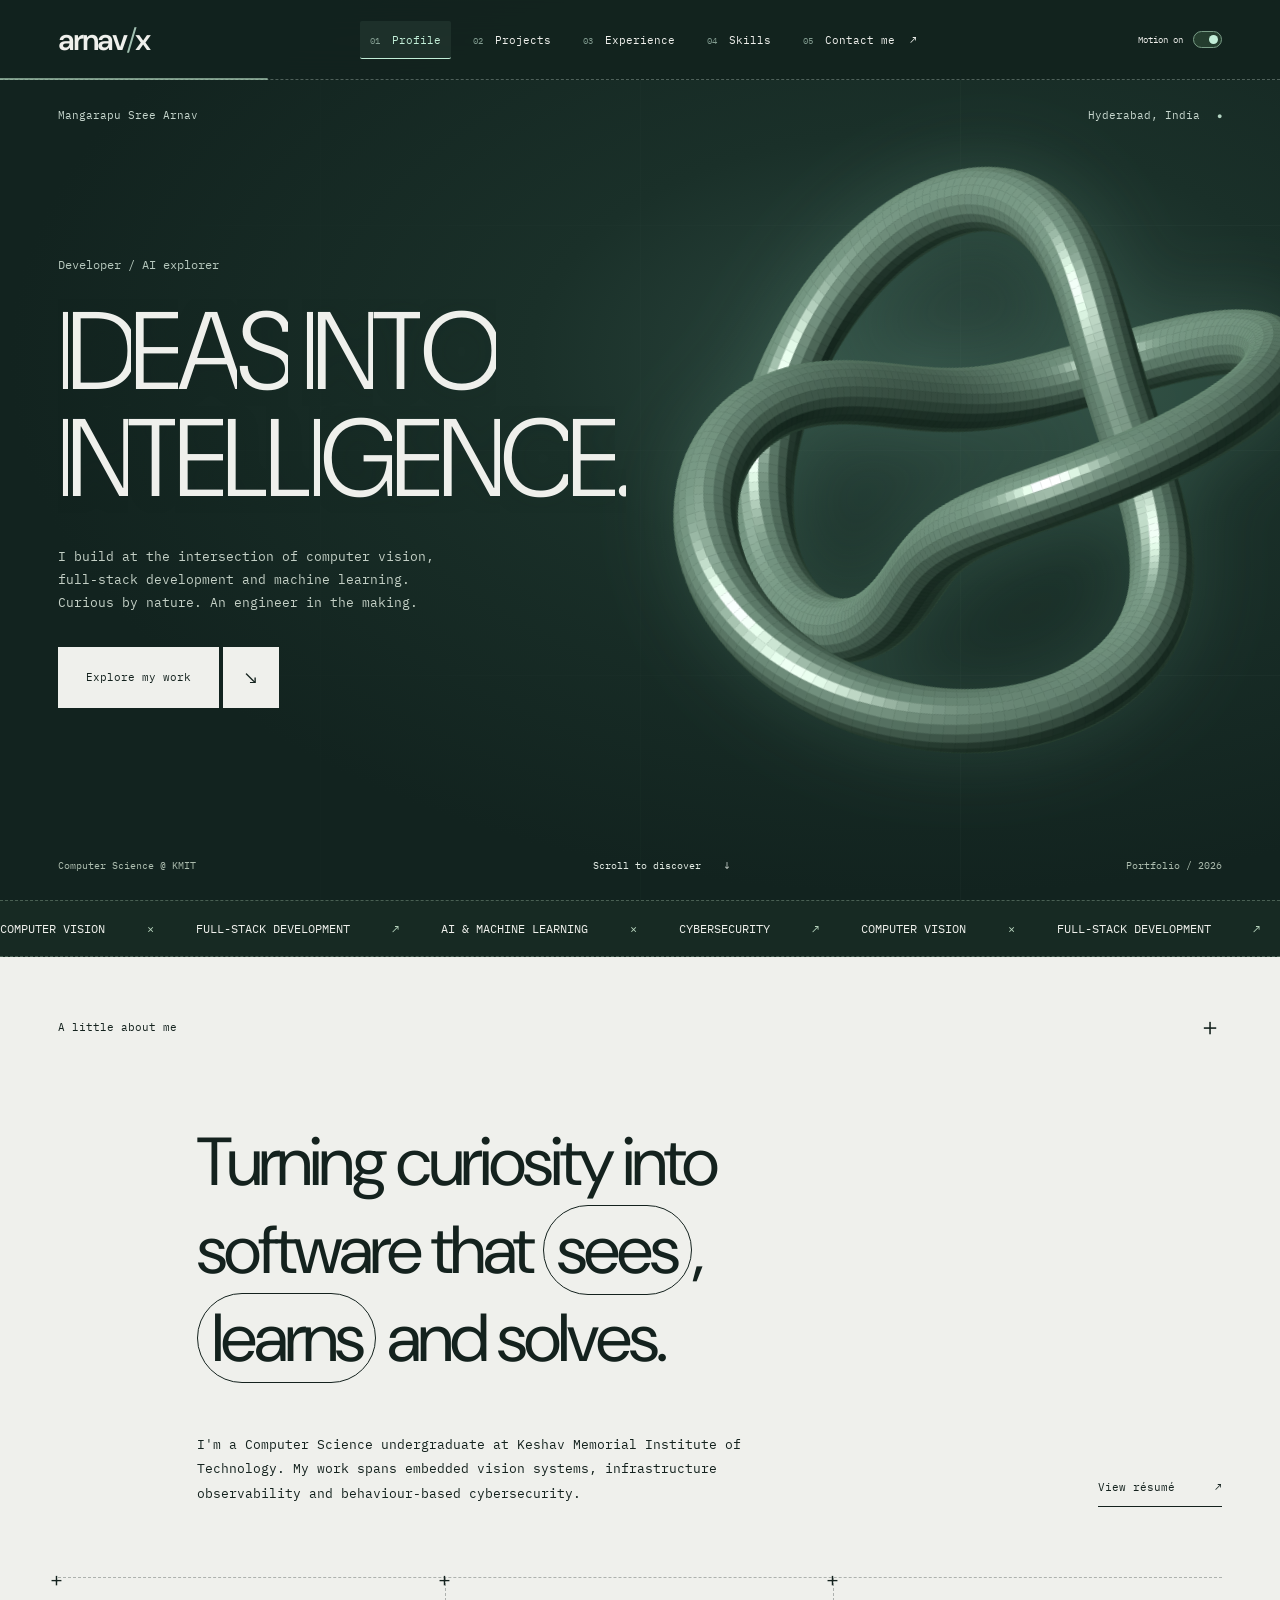
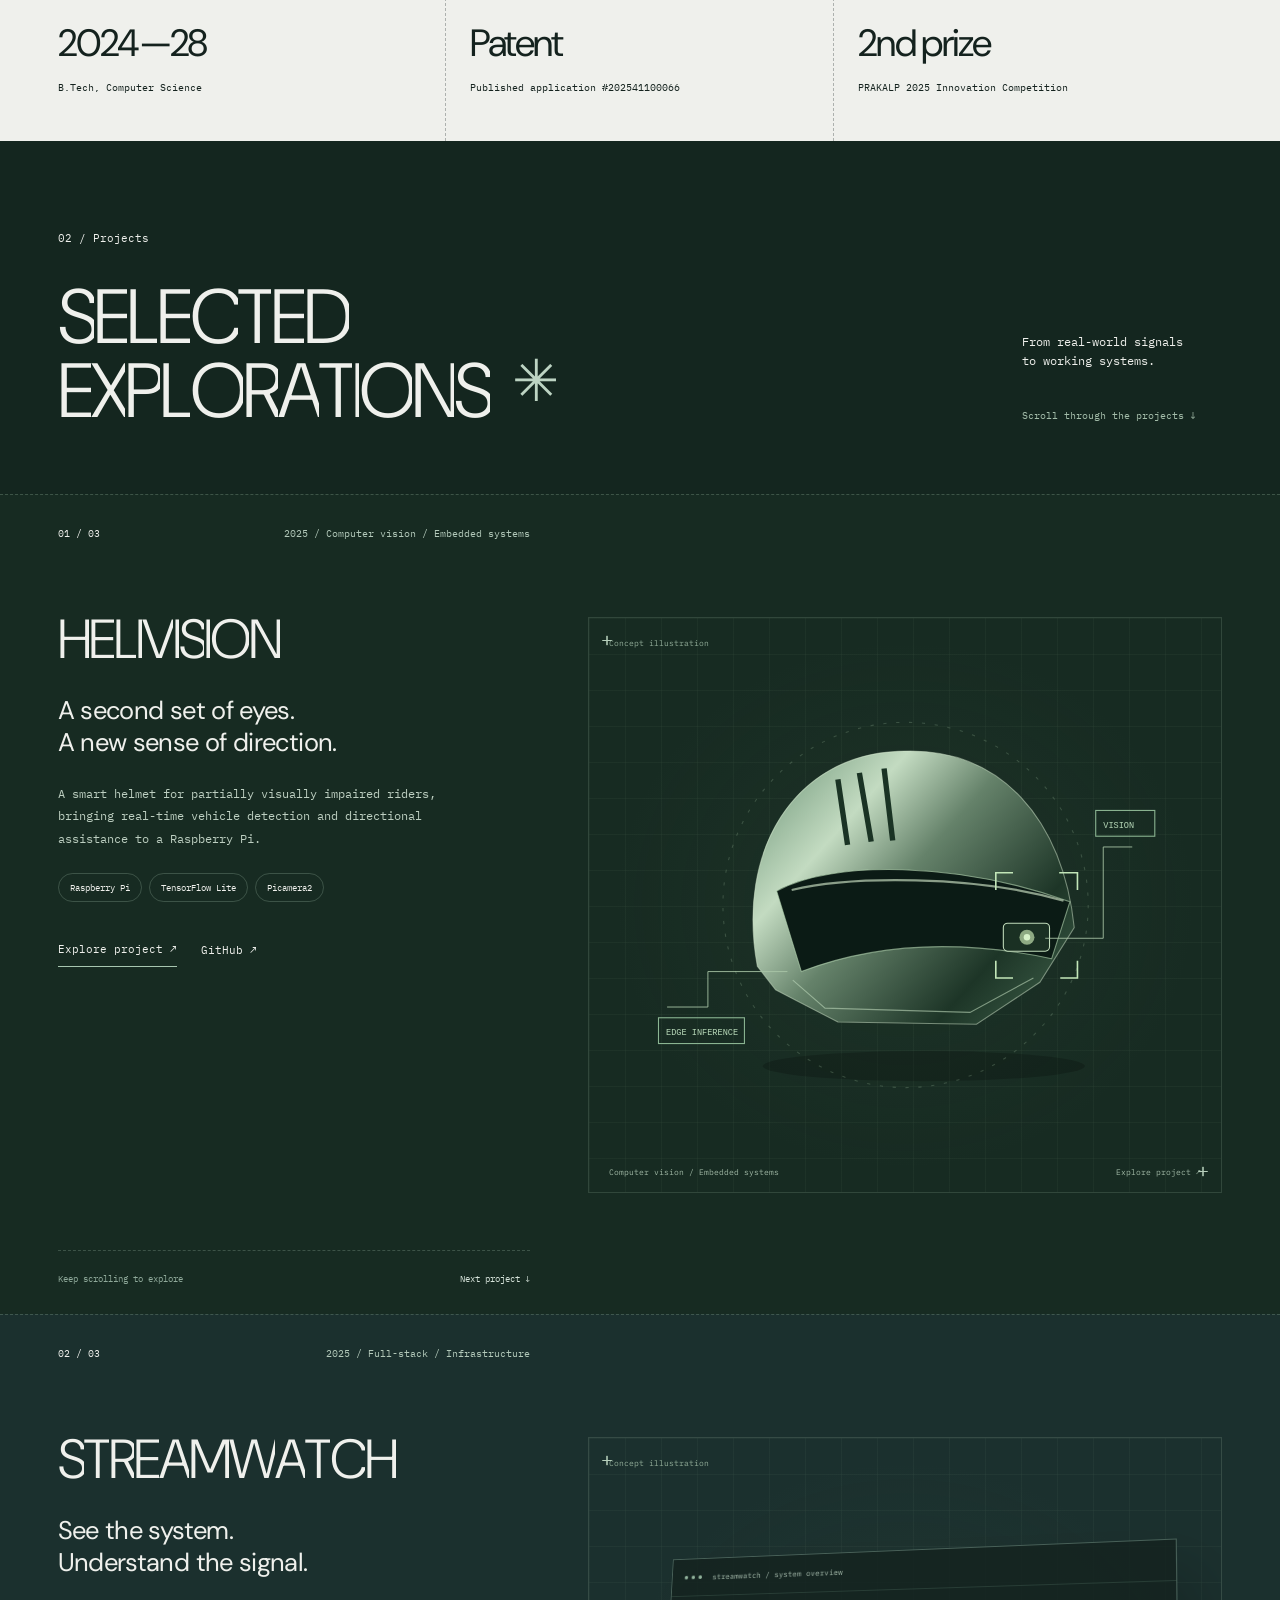
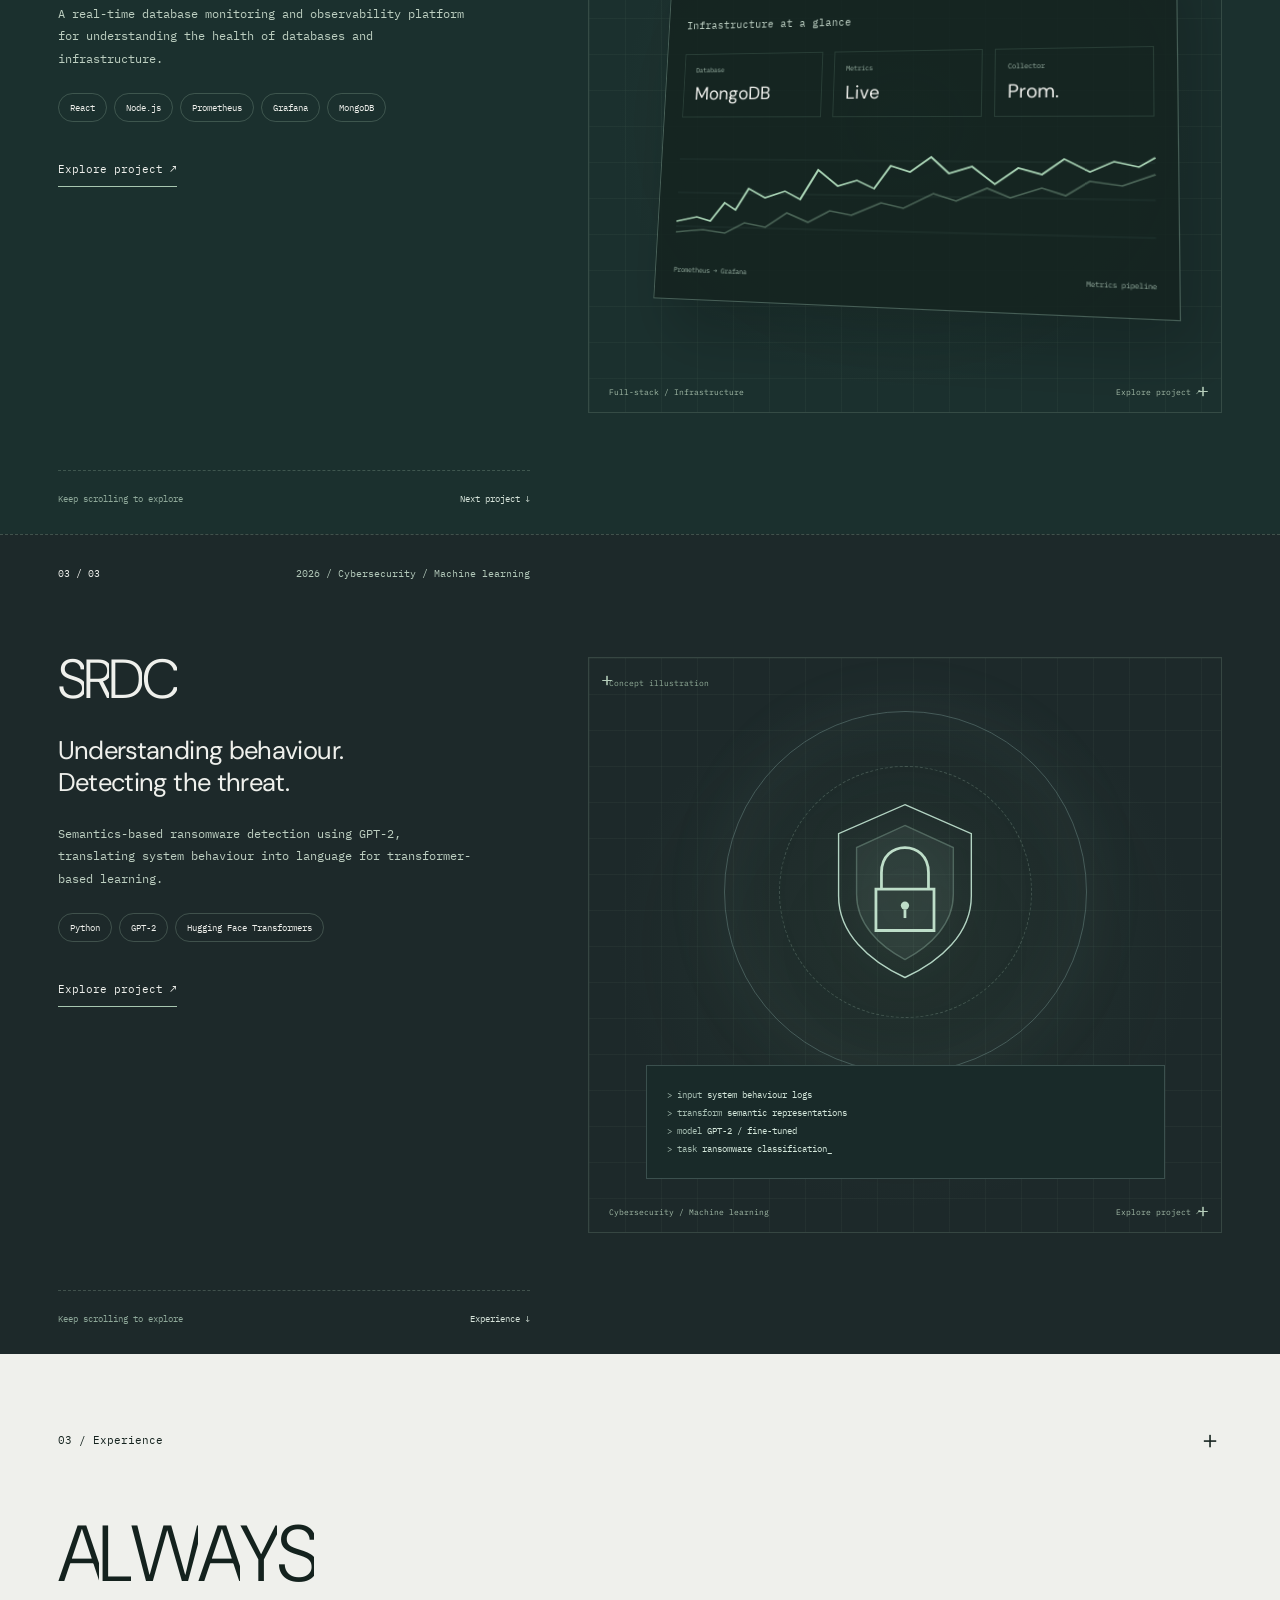
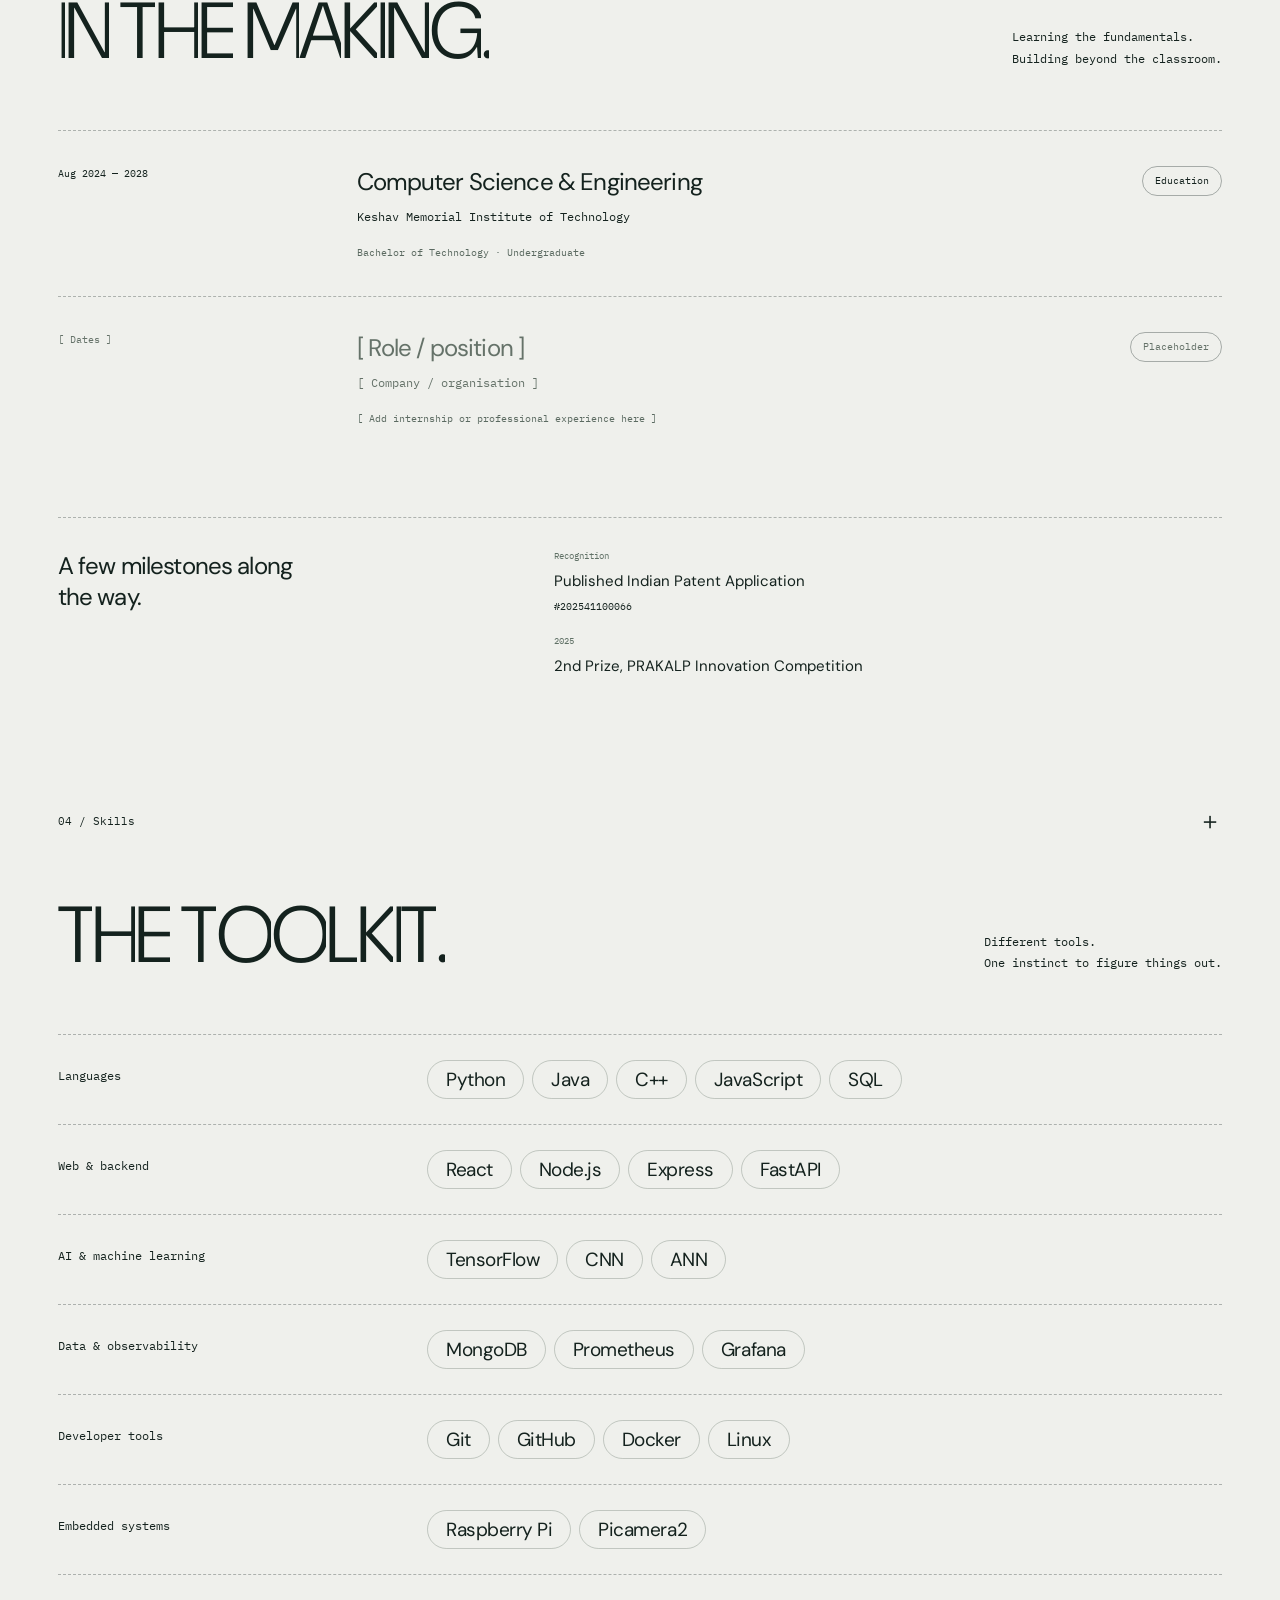
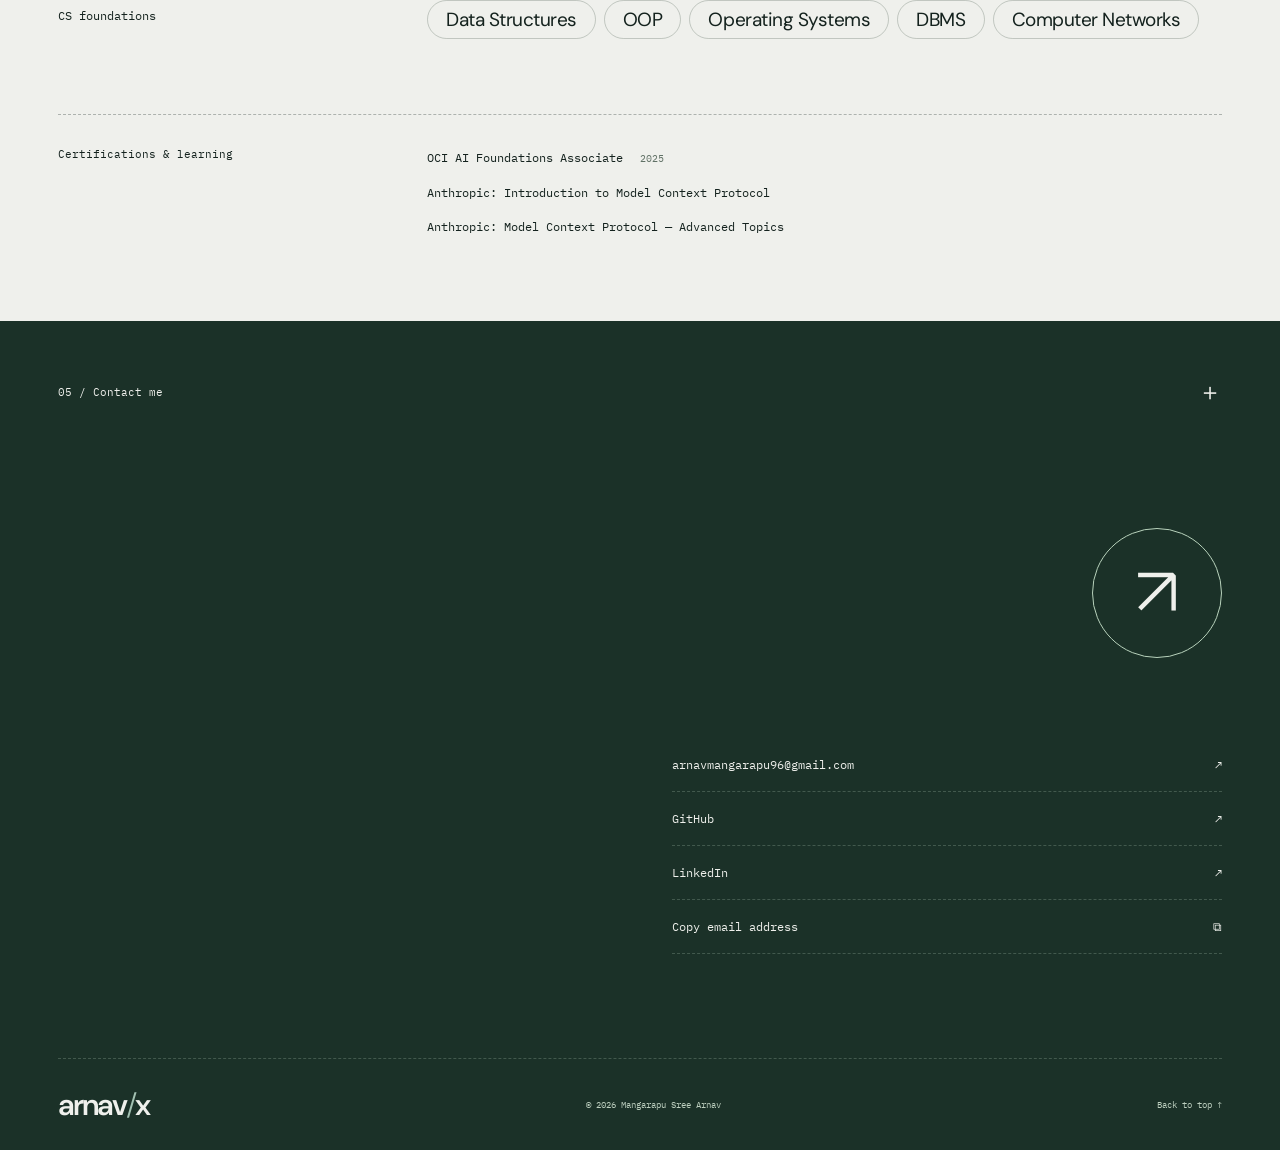
==== index.html @ af2f1c47 "Publish portfolio with animations and low-motion controls" ====
<!doctype html>
<html lang="en">
<head>
  <meta charset="UTF-8">
  <meta name="viewport" content="width=device-width, initial-scale=1">
  <meta name="theme-color" content="#12231f">
  <meta name="description" content="Mangarapu Sree Arnav — Computer Science undergraduate exploring computer vision, full-stack development, machine learning and cybersecurity.">
  <title>Sree Arnav — Developer & AI Explorer</title>
  <link rel="icon" href="favicon.svg" type="image/svg+xml">
  <link rel="stylesheet" href="lenis.css">
  <link rel="stylesheet" href="mouse-follower.min.css">
  <link rel="stylesheet" href="styles.css">
  <link rel="stylesheet" href="animations.css">
  <script>
    let savedMotion;
    try { savedMotion = localStorage.getItem('portfolio-motion'); } catch {}
    const motionAllowed = savedMotion !== 'off' && !matchMedia('(prefers-reduced-motion: reduce)').matches;
    document.documentElement.classList.toggle('motion-off', !motionAllowed);
    if (motionAllowed) {
      document.documentElement.classList.add('motion-pending');
      setTimeout(() => document.documentElement.classList.remove('motion-pending'), 3500);
    }
  </script>
  <script src="content.js" defer></script>
  <script src="app.js" defer></script>
  <script src="motion-controls.js" defer></script>
</head>
<body>
<a class="skip-link" href="#main">Skip to content</a>
<header class="site-header">
  <a href="#profile" class="wordmark" aria-label="Sree Arnav, back to profile">arnav<span>/</span>x</a>
  <nav aria-label="Main navigation" id="navigation">
    <a href="#profile" aria-current="location"><span>01</span> Profile</a>
    <a href="#projects"><span>02</span> Projects</a>
    <a href="#experience"><span>03</span> Experience</a>
    <a href="#skills"><span>04</span> Skills</a>
    <a href="#contact"><span>05</span> Contact me <i aria-hidden="true">↗</i></a>
  </nav>
  <button class="motion-toggle" id="motion-toggle" role="switch" aria-checked="true" aria-label="Animations" title="Turn off animations for a lighter experience"><span class="motion-label">Motion on</span><span class="motion-track" aria-hidden="true"><span></span></span></button>
  <button class="menu-toggle" aria-expanded="false" aria-controls="navigation" aria-label="Open menu"><span></span><span></span></button>
  <span class="sr-only" id="motion-status" role="status" aria-live="polite"></span>
</header>
<main id="main">
  <section class="hero" id="profile" aria-labelledby="hero-title">
    <div class="hero-grid" aria-hidden="true"></div>
    <div class="hero-art" aria-hidden="true"><img src="knot.svg" alt="" fetchpriority="high"></div>
    <div class="hero-top"><span>Mangarapu Sree Arnav</span><span>Hyderabad, India <span class="location-dot">●</span></span></div>
    <div class="hero-copy">
      <p class="hero-role">Developer / AI explorer</p>
      <h1 id="hero-title">IDEAS INTO<br>INTELLIGENCE.</h1>
      <p class="hero-description">I build at the intersection of computer vision,<br class="desktop-break"> full-stack development and machine learning.<br class="desktop-break"> Curious by nature. An engineer in the making.</p>
      <a class="split-button" href="#projects"><span>Explore my work</span><b aria-hidden="true">↘</b></a>
    </div>
    <div class="hero-bottom"><span>Computer Science @ KMIT</span><a href="#about">Scroll to discover <span aria-hidden="true">↓</span></a><span>Portfolio / 2026</span></div>
  </section>
  <div class="ticker" aria-label="Computer vision, full-stack development, AI and machine learning, cybersecurity"><div aria-hidden="true">COMPUTER VISION <span>×</span> FULL-STACK DEVELOPMENT <span>↗</span> AI & MACHINE LEARNING <span>×</span> CYBERSECURITY <span>↗</span> COMPUTER VISION <span>×</span> FULL-STACK DEVELOPMENT <span>↗</span> AI & MACHINE LEARNING <span>×</span> CYBERSECURITY <span>↗</span></div></div>
  <div id="about" class="about light-section">
    <div class="section-label"><span>A little about me</span><span aria-hidden="true">＋</span></div>
    <p class="about-statement">Turning curiosity into<br>software that <span class="outline-word">sees</span>,<br><span class="outline-word">learns</span> and solves.</p>
    <div class="about-bottom"><p>I'm a Computer Science undergraduate at Keshav Memorial Institute of Technology. My work spans embedded vision systems, infrastructure observability and behaviour-based cybersecurity.</p><a class="text-link" href="Mangarapu-Sree-Arnav-Resume.pdf" target="_blank" rel="noopener">View résumé <span aria-hidden="true">↗</span></a></div>
    <div class="milestones"><div><strong>2024—28</strong><span>B.Tech, Computer Science</span></div><div><strong>Patent</strong><span>Published application #202541100066</span></div><div><strong>2nd prize</strong><span>PRAKALP 2025 Innovation Competition</span></div></div>
  </div>
  <section id="projects" aria-labelledby="projects-title" class="projects">
    <div class="projects-heading"><div><p class="section-label">02 / Projects</p><h2 id="projects-title">SELECTED<br>EXPLORATIONS<span class="asterisk" aria-hidden="true">✳</span></h2></div><div class="projects-instruction"><p>From real-world signals<br>to working systems.</p><span>Scroll through the projects ↓</span></div></div>
    <div id="project-list"></div>
    <noscript><p class="noscript-note">Enable JavaScript to view the project showcase: Helivision, StreamWatch and SRDC. Full details are also in the <a href="Mangarapu-Sree-Arnav-Resume.pdf">résumé</a>.</p></noscript>
  </section>
  <section id="experience" class="experience light-section" aria-labelledby="experience-title">
    <div class="section-label"><span>03 / Experience</span><span aria-hidden="true">＋</span></div>
    <div class="section-opening"><h2 id="experience-title">ALWAYS<br>IN THE MAKING.</h2><p>Learning the fundamentals.<br>Building beyond the classroom.</p></div>
    <div class="timeline-row"><p class="timeline-date">Aug 2024 — 2028</p><div><h3>Computer Science & Engineering</h3><p>Keshav Memorial Institute of Technology</p><span class="small-note">Bachelor of Technology · Undergraduate</span></div><span class="timeline-type">Education</span></div>
    <div class="timeline-row placeholder-row"><p class="timeline-date">[ Dates ]</p><div><h3>[ Role / position ]</h3><p>[ Company / organisation ]</p><span class="small-note">[ Add internship or professional experience here ]</span></div><span class="timeline-type">Placeholder</span></div>
    <div class="recognition"><h3>A few milestones along the way.</h3><div><p><span>Recognition</span>Published Indian Patent Application <small>#202541100066</small></p><p><span>2025</span>2nd Prize, PRAKALP Innovation Competition</p></div></div>
  </section>
  <section id="skills" class="skills light-section" aria-labelledby="skills-title">
    <div class="section-label"><span>04 / Skills</span><span aria-hidden="true">＋</span></div>
    <div class="section-opening"><h2 id="skills-title">THE TOOLKIT.</h2><p>Different tools.<br>One instinct to figure things out.</p></div>
    <div id="skill-list" class="skill-list"></div>
    <div class="certifications"><p>Certifications & learning</p><ul><li>OCI AI Foundations Associate <span>2025</span></li><li>Anthropic: Introduction to Model Context Protocol</li><li>Anthropic: Model Context Protocol — Advanced Topics</li></ul></div>
  </section>
  <section id="contact" class="contact" aria-labelledby="contact-title">
    <div class="section-label"><span>05 / Contact me</span><span aria-hidden="true">＋</span></div>
    <div class="contact-heading"><h2 id="contact-title">LET'S BUILD<br>SOMETHING.</h2><a href="mailto:arnavmangarapu96@gmail.com" class="contact-arrow" aria-label="Email Arnav">↗</a></div>
    <div class="contact-bottom"><p>Have an idea, an opportunity,<br>or something interesting to share?<br>I'd love to hear about it.</p><div class="contact-links"><a href="mailto:arnavmangarapu96@gmail.com">arnavmangarapu96@gmail.com <span>↗</span></a><a href="https://github.com/Arnavmangarapu" target="_blank" rel="noopener">GitHub <span>↗</span></a><a href="https://www.linkedin.com/in/mangarapu-sree-arnav-612a98325/" target="_blank" rel="noopener">LinkedIn <span>↗</span></a><button id="copy-email">Copy email address <span aria-hidden="true">⧉</span></button><span class="copy-status" role="status" aria-live="polite"></span></div></div>
    <footer><a class="wordmark" href="#profile">arnav<span>/</span>x</a><span>© <span id="year">2026</span> Mangarapu Sree Arnav</span><a href="#profile">Back to top ↑</a></footer>
  </section>
</main>
<dialog id="project-dialog" data-lenis-prevent aria-labelledby="dialog-title"><div class="dialog-top"><span>Project notes</span><button id="close-dialog" aria-label="Close project details">✕</button></div><div id="dialog-content"></div></dialog>
</body>
</html>
---- lenis.css ----
html.lenis,
html.lenis body {
  height: auto;
}

.lenis:not(.lenis-autoToggle).lenis-stopped {
  overflow: clip;
}

.lenis [data-lenis-prevent],
.lenis [data-lenis-prevent-wheel],
.lenis [data-lenis-prevent-touch],
.lenis [data-lenis-prevent-vertical],
.lenis [data-lenis-prevent-horizontal] {
  overscroll-behavior: contain;
}

.lenis.lenis-smooth iframe {
  pointer-events: none;
}

.lenis.lenis-autoToggle {
  transition-property: overflow;
  transition-duration: 1ms;
  transition-behavior: allow-discrete;
}
---- mouse-follower.min.css ----
.mf-cursor{position:fixed;top:0;left:0;z-index:250;direction:ltr;contain:layout style size;pointer-events:none;transition:opacity .3s,color .4s}.mf-cursor:before{content:"";position:absolute;top:-24px;left:-24px;display:block;width:48px;height:48px;transform:scale(0.2);background:currentColor;border-radius:50%;transition:transform .25s ease-in-out,opacity .1s}.mf-cursor.-inverse{color:#fff}@supports(mix-blend-mode: exclusion){.mf-cursor.-exclusion{mix-blend-mode:exclusion}.mf-cursor.-exclusion:before{background:#fff}}.mf-cursor.-pointer:before{transform:scale(0.15)}.mf-cursor.-text:before{opacity:.85;transform:scale(1.7)}.mf-cursor.-text.-active:before{transform:scale(1.6);transition-duration:.2s}.mf-cursor.-icon:before{transform:scale(1.5)}.mf-cursor.-icon.-active:before{transform:scale(1.4)}.mf-cursor.-hidden:before{transform:scale(0)}.mf-cursor-text{position:absolute;top:-18px;left:-18px;width:36px;height:36px;display:flex;align-items:center;justify-content:center;transform:scale(0) rotate(10deg);opacity:0;color:#fff;font-size:16px;line-height:20px;text-align:center;transition:opacity .4s,transform .3s}.mf-cursor.-text .mf-cursor-text,.mf-cursor.-icon .mf-cursor-text{opacity:1;transform:scale(1)}.mf-cursor-icon{width:100%;height:100%;object-fit:contain}.mf-cursor-media{position:absolute;width:400px;height:400px;margin:-200px 0 0 -200px}.mf-cursor-media img,.mf-cursor-media video{position:absolute;top:50%;left:50%;transform:translate(-50%, -50%);border-radius:50%}@supports(object-fit: cover){.mf-cursor-media img,.mf-cursor-media video{position:static;width:100%;height:100%;object-fit:cover;transform:translateZ(0)}}.mf-cursor-media-box{position:relative;width:100%;height:100%;overflow:hidden;transform:scale(0) translateZ(0);padding:1px;opacity:0;border-radius:50%;transition:transform .35s,opacity .2s .2s}.mf-cursor.-media .mf-cursor-media-box{opacity:1;transform:scale(0.696);transition-duration:.4s,.4s;transition-delay:0s,0s}/*# sourceMappingURL=mouse-follower.min.css.map */
---- styles.css ----
@import url('https://fonts.googleapis.com/css2?family=DM+Sans:wght@300;400;450;500;600;700&family=IBM+Plex+Mono:wght@400;500&display=swap');
:root{--ink:#14221e;--dark:#12231f;--paper:#eff0ec;--muted:#a4b9b0;--line:rgba(20,34,30,.3);--mint:#d9eee3;--mono:'IBM Plex Mono',monospace;--sans:'DM Sans',Arial,sans-serif;--gutter:clamp(24px,4.5vw,88px);--header:80px}
*{box-sizing:border-box}html{scroll-behavior:smooth;scroll-padding-top:var(--header)}body{margin:0;color:var(--paper);background:var(--dark);font-family:var(--sans);font-weight:400}a{color:inherit;text-decoration:none}button{font:inherit;color:inherit;cursor:pointer}button,a{-webkit-tap-highlight-color:transparent}button{border:0}a:focus-visible,button:focus-visible{outline:2px solid #62ae94;outline-offset:6px}::selection{background:#93c5b0;color:#14221e}.skip-link{position:fixed;top:-100px;left:20px;padding:16px;background:var(--paper);color:var(--ink);z-index:100}.skip-link:focus{top:10px}h1,h2,h3,p{margin:0}h1,h2{font-weight:300;letter-spacing:-.065em;line-height:.97}p{line-height:1.6}.site-header{position:fixed;top:0;left:0;width:100%;z-index:30;height:var(--header);padding:0 var(--gutter);display:flex;align-items:center;justify-content:space-between;background:rgba(18,35,31,.9);backdrop-filter:blur(18px);border-bottom:1px dashed rgba(220,238,227,.3)}.wordmark{font-size:30px;letter-spacing:-2px;font-weight:600;white-space:nowrap}.wordmark span{font-weight:300;color:#a2c1b2}.site-header nav{display:flex;gap:clamp(18px,2.5vw,46px)}.site-header nav a{font:11px var(--mono);position:relative;padding:12px 0}.site-header nav a>span{color:#839d91;font-size:9px;margin-right:5px}.site-header nav a[aria-current]{color:#c2eed8}.site-header nav a[aria-current]:after{content:'';position:absolute;bottom:2px;left:0;width:18px;height:1px;background:#c2eed8}.site-header nav i{font-style:normal;margin-left:8px}.menu-toggle{display:none}.hero{min-height:820px;height:100svh;max-height:1200px;position:relative;isolation:isolate;overflow:hidden;padding:calc(var(--header) + 28px) var(--gutter) 0;background:radial-gradient(ellipse at 72% 40%,#2d4940 0%,#1a3029 30%,#12231f 70%)}.hero-grid{position:absolute;inset:0;z-index:-1;opacity:.14;background-image:linear-gradient(#a4b9b044 1px,transparent 1px),linear-gradient(90deg,#a4b9b044 1px,transparent 1px);background-size:25% 25%;mask-image:linear-gradient(90deg,transparent,#000)}.hero-top{display:flex;justify-content:space-between;font:11px var(--mono);color:#c6d6cd}.location-dot{color:#b3d4c2;font-size:9px;margin-left:10px}.hero-copy{position:relative;z-index:2;margin-top:clamp(100px,15vh,180px);max-width:1000px}.hero-role{font:12px var(--mono);color:#b6c8bd;margin-bottom:27px}.hero h1{font-size:clamp(60px,8.6vw,150px);letter-spacing:-.07em;text-shadow:0 1px 25px #12231f33}.hero-description{font:13px/1.8 var(--mono);color:#c4d0c6;margin-top:32px;max-width:480px}.split-button{display:inline-flex;margin-top:32px;background:var(--paper);color:var(--ink);font:11px var(--mono);align-items:stretch}.split-button span{padding:23px 28px}.split-button b{font-size:20px;font-weight:400;padding:17px 22px;border-left:4px solid var(--dark)}.split-button:hover{background:#d0e5d7}.hero-art{position:absolute;width:65%;height:95%;right:-9%;top:4%;z-index:0;filter:drop-shadow(0 0 38px #6eaa8b35);transform:rotate(-18deg)}.hero-art img{height:100%;width:100%;object-fit:contain}.hero-art:after{display:none;content:'';position:absolute;inset:0;background:linear-gradient(90deg,#12231f90,transparent 40%)}.hero-bottom{position:absolute;bottom:28px;left:var(--gutter);right:var(--gutter);display:flex;justify-content:space-between;align-items:center;font:10px var(--mono);color:#adbdaf}.hero-bottom a{color:#e3ebe4}.hero-bottom a span{margin-left:17px}.ticker{overflow:hidden;border-top:1px dashed #758f7e88;border-bottom:1px dashed #758f7e88;padding:20px 0;background:#172a23;font:12px var(--mono)}.ticker>div{white-space:nowrap;width:max-content;animation:ticker 45s linear infinite}.ticker span{margin:0 35px;color:#b9d6bf}.light-section{background:var(--paper);color:var(--ink);padding:70px var(--gutter)}.section-label{font:11px var(--mono);display:flex;justify-content:space-between;align-items:center}.section-label>span:last-child:not(:first-child){font:24px var(--sans);font-weight:300}.about{padding-top:54px;padding-bottom:0}.about-statement{font-size:clamp(35px,5.3vw,84px);letter-spacing:-.045em;line-height:1.3;max-width:1100px;margin:75px 0 50px 12%;font-weight:400}.outline-word{border:1px solid var(--ink);border-radius:100px;padding:0 .2em;white-space:nowrap}.about-bottom{margin-left:12%;display:flex;justify-content:space-between;gap:50px;align-items:flex-end;padding-bottom:70px}.about-bottom p{font:13px/1.9 var(--mono);max-width:580px}.text-link{display:flex;align-items:center;justify-content:space-between;gap:40px;white-space:nowrap;font:11px var(--mono);padding:12px 0;border-bottom:1px solid currentColor}.milestones{display:grid;grid-template-columns:repeat(3,1fr);border-top:1px dashed var(--line)}.milestones>div{padding:40px 24px 45px;border-right:1px dashed var(--line);position:relative}.milestones>div:first-child{padding-left:0}.milestones>div:last-child{border:0}.milestones>div:before{content:'+';position:absolute;top:-13px;left:-7px;font-size:22px;font-weight:300}.milestones strong{display:block;font-size:38px;letter-spacing:-.045em;font-weight:400}.milestones span{display:block;font:10px/1.6 var(--mono);margin-top:12px;max-width:220px}.projects{background:#14261f}.projects-heading{padding:90px var(--gutter) 65px;display:flex;justify-content:space-between;align-items:flex-end;gap:30px}.projects-heading h2{font-size:clamp(40px,6vw,92px);margin-top:35px;position:relative}.asterisk{display:inline-block;font-size:.75em;vertical-align:top;margin-left:22px;color:#bdd4c3}.projects-instruction{font:12px/1.7 var(--mono);min-width:200px;padding-bottom:5px}.projects-instruction>span{display:block;font-size:10px;color:#a3bca9;margin-top:36px}.project{position:sticky;top:var(--header);min-height:calc(100svh - var(--header));background:var(--project-bg);border-top:1px dashed #809b885c;padding:32px var(--gutter) 30px;display:grid;grid-template-columns:43% 57%;column-gap:0;overflow:hidden}.project:nth-child(1){--project-bg:#172b22}.project:nth-child(2){--project-bg:#1b302e}.project:nth-child(3n){--project-bg:#1d292a}.project:nth-child(n+4){--project-bg:#172b22}.project-content{display:flex;flex-direction:column;align-items:flex-start;position:relative;z-index:2;padding-right:28px}.project-meta{display:flex;justify-content:space-between;width:100%;font:10px var(--mono);color:#b2c8b9}.project-count{color:#eff0ec}.project h3{font-size:clamp(34px,4.3vw,76px);letter-spacing:-.055em;font-weight:300;line-height:1;margin-top:clamp(50px,11vh,130px)}.project-headline{white-space:pre-line;font-size:clamp(18px,2vw,30px);font-weight:400;line-height:1.25;letter-spacing:-.025em;margin-top:28px}.project-description{font:12px/1.9 var(--mono);max-width:420px;margin-top:24px;color:#bdcfc1}.project-tags{display:flex;flex-wrap:wrap;gap:7px;margin-top:22px}.project-tags span{font:9px var(--mono);border:1px solid #8dab984f;padding:8px 11px;border-radius:30px}.project-actions{display:flex;gap:24px;align-items:center;margin:30px 0 28px}.project-actions button{background:none;border-bottom:1px solid #a7c6b0;padding:10px 0;font:11px var(--mono)}.project-actions a{font:11px var(--mono)}.project-foot{font:9px var(--mono);color:#8fa99a;margin-top:auto;padding-top:22px;width:100%;border-top:1px dashed #8dab984f}.project-foot a{color:#d6e3da;float:right}.project-art{min-height:430px;position:relative;display:flex;align-items:center;justify-content:center;padding:30px 0 30px 30px}.visual-frame{width:100%;aspect-ratio:1.1;position:relative;border:1px solid #9cb7a033;display:flex;align-items:center;justify-content:center;overflow:hidden;background:radial-gradient(ellipse at center,#415e4125,transparent 65%);background-size:100% 100%}.visual-frame:before,.visual-frame:after{content:'+';font:20px var(--mono);color:#b7cfbc;position:absolute;z-index:2}.visual-frame:before{left:12px;top:8px}.visual-frame:after{right:12px;bottom:8px}.visual-caption{position:absolute;bottom:15px;left:20px;right:20px;display:flex;justify-content:space-between;font:8px var(--mono);color:#a1b9a6}.visual-grid{position:absolute;inset:0;background-image:linear-gradient(#9aba9b0d 1px,transparent 1px),linear-gradient(90deg,#9aba9b0d 1px,transparent 1px);background-size:36px 36px}.vision-svg{width:85%;height:auto;position:relative}.illustration-label{position:absolute;top:20px;left:20px;color:#92ad99;font:8px var(--mono)}.custom-project-image{width:100%;height:100%;object-fit:cover;position:absolute;inset:0}.monitor-art{width:83%;background:#13221ecf;border:1px solid #89ab9b70;box-shadow:20px 30px 60px #0003;transform:perspective(900px) rotateY(-12deg) rotateX(7deg);position:relative}.monitor-toolbar{display:flex;padding:15px 14px;gap:4px;border-bottom:1px solid #759b8833;font:8px var(--mono)}.monitor-toolbar i{width:4px;height:4px;background:#91b39c;border-radius:50%;align-self:center}.monitor-toolbar span{margin-left:8px;color:#abc1b1}.monitor-body{padding:25px 20px}.monitor-title{font:11px var(--mono);color:#bed1c4}.monitor-stats{display:grid;grid-template-columns:repeat(3,1fr);gap:12px;margin:24px 0}.monitor-stats div{padding:12px;border:1px solid #759b8833}.monitor-stats span{font:7px var(--mono);color:#9cb4a6;display:block}.monitor-stats b{font:19px var(--sans);display:block;margin-top:8px}.monitor-chart{width:100%;height:110px}.monitor-chart path{fill:none;stroke:#a9d4b5;stroke-width:1.5}.monitor-chart line{stroke:#759b8822}.monitor-bottom{font:7px var(--mono);color:#9cb4a6;display:flex;justify-content:space-between;margin-top:15px}.security-art{width:82%;position:relative}.security-orbit{width:70%;margin:0 auto;aspect-ratio:1;border:1px solid #83a6a066;border-radius:50%;position:relative;display:grid;place-items:center;box-shadow:0 0 80px #acd9bc0d,inset 0 0 80px #acd9bc0d}.security-orbit:before{content:'';position:absolute;inset:15%;border:1px dashed #a5c0b244;border-radius:50%}.security-orbit svg{width:46%;filter:drop-shadow(0 0 20px #bddac033)}.security-terminal{border:1px solid #8baaa34d;background:#192a29;margin-top:-8px;padding:20px;position:relative;font:9px/2 var(--mono);color:#a9c0b4}.security-terminal b{color:#d5e8dc;font-weight:400}.security-terminal .terminal-line{display:block;white-space:nowrap}.section-opening{display:flex;align-items:flex-end;justify-content:space-between;gap:30px;margin:60px 0}.section-opening h2{font-size:clamp(42px,6.2vw,98px)}.section-opening>p{font:12px/1.8 var(--mono);max-width:300px}.timeline-row{padding:35px 0;border-top:1px dashed var(--line);display:grid;grid-template-columns:24% 1fr auto;gap:20px}.timeline-date,.timeline-type{font:10px/1.6 var(--mono)}.timeline-row h3{font-size:24px;font-weight:400;letter-spacing:-.035em;margin-bottom:10px}.timeline-row div>p{font:12px/1.6 var(--mono);margin-bottom:14px}.small-note{font:10px/1.7 var(--mono);color:#5b6a61}.timeline-type{padding:6px 12px;border:1px solid #14221e55;border-radius:30px;align-self:start}.placeholder-row{color:#657269}.recognition{margin-top:55px;padding-top:32px;border-top:1px dashed var(--line);display:grid;grid-template-columns:40% 60%;gap:30px}.recognition h3{font-size:24px;letter-spacing:-.035em;font-weight:400;max-width:260px}.recognition p{font-size:15px;margin-bottom:22px}.recognition p>span{display:block;font:9px var(--mono);color:#607166;margin-bottom:8px}.recognition small{display:block;font:10px var(--mono);margin-top:7px}.skills{padding-top:35px}.skill-row{display:grid;grid-template-columns:30% 1fr;padding:25px 0;border-top:1px dashed var(--line);gap:20px;align-items:start}.skill-row h3{font:12px var(--mono);padding-top:8px}.skill-tags{display:flex;flex-wrap:wrap;gap:8px}.skill-tags span{font-size:19px;border:1px solid #6f7d725c;border-radius:30px;padding:6px 18px;font-weight:400;letter-spacing:-.025em}.certifications{margin-top:50px;border-top:1px dashed var(--line);padding-top:32px;display:grid;grid-template-columns:30% 1fr;gap:20px}.certifications>p{font:11px var(--mono)}.certifications ul{list-style:none;padding:0;margin:0;font:12px/1.9 var(--mono)}.certifications li{margin-bottom:12px}.certifications li span{font-size:10px;margin-left:10px;color:#607166}.contact{padding:55px var(--gutter) 0;background:#1b3128}.contact-heading{display:flex;justify-content:space-between;align-items:center;margin:85px 0 65px}.contact h2{font-size:clamp(56px,8vw,128px)}.contact-arrow{display:grid;place-items:center;width:130px;aspect-ratio:1;border:1px solid #b8d2bc;border-radius:50%;font-size:70px;font-weight:300;flex-shrink:0}.contact-arrow:hover{background:#c9dfcf;color:#1b3128}.contact-bottom{display:grid;grid-template-columns:1fr 1fr;gap:60px;padding:0 0 80px}.contact-bottom>p{font:13px/1.9 var(--mono);color:#b6cdbc}.contact-links{max-width:550px;width:100%;justify-self:end}.contact-links a,.contact-links button{font:12px var(--mono);display:flex;align-items:center;justify-content:space-between;gap:20px;border-bottom:1px dashed #adc6b444;padding:19px 0;width:100%;background:none;text-align:left;overflow-wrap:anywhere}.contact-links a:first-child{padding-top:0}.copy-status{font:10px var(--mono);display:block;min-height:24px;padding-top:10px;color:#b6cdbc}footer{display:flex;align-items:center;justify-content:space-between;gap:20px;padding:26px 0;border-top:1px dashed #adc6b444}footer>span,footer>a:last-child{font:9px var(--mono);color:#bdcfbf}dialog{background:var(--paper);color:var(--ink);border:0;padding:30px;max-width:640px;width:calc(100% - 36px);max-height:85svh;overflow:auto}dialog::backdrop{background:#071710c9;backdrop-filter:blur(7px)}.dialog-top{display:flex;justify-content:space-between;align-items:center;font:11px var(--mono);padding-bottom:25px;border-bottom:1px dashed #14221e55}.dialog-top button{color:var(--ink);background:transparent;font-size:24px;padding:8px}dialog h2{font-size:clamp(34px,6vw,58px);margin:28px 0 15px;overflow-wrap:anywhere}dialog .dialog-category{font:10px var(--mono);margin-bottom:28px}dialog ul{padding-left:18px;font:12px/1.9 var(--mono)}dialog li{padding-left:6px;margin-bottom:18px}.dialog-links{font:11px/1.8 var(--mono);display:flex;flex-wrap:wrap;gap:15px;margin-top:25px}.dialog-links a{border-bottom:1px solid}.placeholder-link{color:#5b6a61}.noscript-note{padding:50px var(--gutter);font:14px/1.7 var(--mono)}@keyframes ticker{to{transform:translateX(-50%)}}
@media(min-width:1600px){.hero-copy{margin-top:15vh}.project-content{padding-right:60px}}
@media(max-width:1000px){:root{--header:68px;--gutter:28px}.site-header nav{gap:20px}.site-header nav a{font-size:10px}.site-header nav a>span{display:none}.hero{min-height:780px}.hero-copy{margin-top:140px}.hero h1{font-size:clamp(58px,10.5vw,100px)}.hero-art{width:100%;right:-38%;top:2%;opacity:.8}.hero-description{font-size:12px}.project{grid-template-columns:48% 52%}.project h3{font-size:clamp(32px,4.8vw,60px)}.project-headline{font-size:21px}.project-description{font-size:11px}.project-art{padding-left:10px}.monitor-stats{gap:6px}.monitor-stats div{padding:8px}.monitor-body{padding:18px 10px}.monitor-title{font-size:9px}.visual-frame{aspect-ratio:.85}.security-terminal{padding:13px;font-size:7px}.milestones strong{font-size:32px}.contact-links a,.contact-links button{font-size:10px}.contact-arrow{width:100px;font-size:55px}.about-bottom{margin-left:0}.about-statement{margin-left:0}.recognition{grid-template-columns:36% 1fr}}
@media(max-width:640px){:root{--gutter:22px;--header:64px}.wordmark{font-size:27px}.menu-toggle{display:flex;flex-direction:column;justify-content:center;gap:6px;width:40px;height:40px;background:none;padding:10px}.menu-toggle span{height:1px;width:21px;background:var(--paper);transition:transform .2s}.menu-toggle[aria-expanded=true] span:first-child{transform:translateY(3.5px) rotate(45deg)}.menu-toggle[aria-expanded=true] span:last-child{transform:translateY(-3.5px) rotate(-45deg)}.site-header nav{display:none;position:absolute;left:0;right:0;top:var(--header);padding:25px var(--gutter) 40px;background:var(--dark);border-bottom:1px dashed #7b9584;flex-direction:column;gap:6px}.site-header nav.is-open{display:flex}.site-header nav a{font-size:18px;padding:15px 0}.site-header nav a>span{display:inline;font-size:10px;margin-right:25px}.hero{height:calc(100svh + 30px);min-height:770px;padding-top:calc(var(--header) + 24px);max-height:1000px}.hero-top{font-size:9px;gap:20px}.hero-top>span:last-child{font-size:8px}.location-dot{margin-left:4px;font-size:7px}.hero-copy{margin-top:210px}.hero-role{font-size:10px;margin-bottom:22px}.hero h1{font-size:clamp(38px,10.5vw,67px);letter-spacing:-.065em}.hero-description{font-size:10px;line-height:1.9;margin-top:26px;max-width:330px}.hero-art{width:105%;height:430px;top:80px;right:-22%;opacity:.8;transform:rotate(-25deg)}.hero-art:after{background:linear-gradient(0deg,#12231f50,transparent 50%)}.hero-bottom{font-size:8px;bottom:27px}.hero-bottom>span:first-child{max-width:95px;line-height:1.6}.hero-bottom>span:last-child{display:none}.split-button{margin-top:25px;font-size:10px}.split-button span{padding:18px 23px}.split-button b{padding:11px 18px}.ticker{font-size:10px;padding:15px 0}.ticker span{margin:0 20px}.light-section{padding-top:40px;padding-bottom:50px}.section-label{font-size:10px}.about{padding-bottom:0}.about-statement{font-size:clamp(28px,7.1vw,43px);margin:50px 0 35px;line-height:1.4}.about-bottom{display:block;padding-bottom:45px}.about-bottom p{font-size:11px;line-height:1.9}.about-bottom .text-link{margin-top:20px;width:max-content}.milestones{grid-template-columns:1fr}.milestones>div{padding:25px 0;border-right:0;border-bottom:1px dashed var(--line);display:flex;justify-content:space-between;gap:25px;align-items:center}.milestones>div:last-child{padding-bottom:35px}.milestones strong{font-size:28px;white-space:nowrap}.milestones span{font-size:9px;max-width:160px;margin-top:0}.projects-heading{padding-top:55px;padding-bottom:35px;display:block}.projects-heading h2{font-size:39px;margin-top:28px}.asterisk{margin-left:10px}.projects-instruction{display:flex;justify-content:space-between;align-items:flex-end;margin-top:25px;font-size:10px;gap:20px}.projects-instruction>span{font-size:8px;margin-top:0}.project{position:relative;top:auto;min-height:0;display:flex;flex-direction:column;padding-top:25px;padding-bottom:25px}.project-content{padding-right:0}.project-meta{font-size:8px}.project h3{font-size:clamp(33px,9vw,52px);margin-top:42px}.project-headline{font-size:24px;margin-top:20px}.project-description{font-size:11px;margin-top:18px}.project-tags{margin-top:17px}.project-tags span{font-size:8px}.project-actions{margin:17px 0}.project-foot{font-size:8px;margin-top:5px;order:10}.project-art{min-height:0;width:100%;padding:20px 0 10px}.visual-frame{aspect-ratio:1.1}.visual-caption{font-size:7px}.monitor-title{font-size:11px}.monitor-body{padding:20px}.monitor-stats{gap:10px}.monitor-stats div{padding:12px}.monitor-chart{height:90px}.security-terminal{font-size:9px;padding:16px}.section-opening{display:block;margin:40px 0}.section-opening h2{font-size:46px}.section-opening>p{font-size:11px;margin-top:25px}.timeline-row{grid-template-columns:1fr auto;padding:25px 0;gap:15px}.timeline-row .timeline-date{grid-column:1}.timeline-row>div{grid-column:1/-1;grid-row:2}.timeline-type{grid-column:2;grid-row:1;font-size:8px}.timeline-row h3{font-size:22px}.timeline-row div>p{font-size:11px}.recognition{display:block;margin-top:30px}.recognition h3{font-size:25px;max-width:250px;margin-bottom:30px}.recognition p{font-size:14px}.skills{padding-top:10px}.skill-row{grid-template-columns:1fr;padding:22px 0;gap:15px}.skill-row h3{font-size:11px;padding-top:0}.skill-tags{gap:6px}.skill-tags span{font-size:17px;padding:5px 14px}.certifications{grid-template-columns:1fr;margin-top:30px;gap:20px}.certifications ul{font-size:11px}.contact{padding-top:38px}.contact-heading{margin:50px 0 40px;align-items:flex-end;gap:10px}.contact h2{font-size:clamp(34px,9.3vw,56px)}.contact-arrow{width:58px;font-size:33px;margin-bottom:3px}.contact-bottom{grid-template-columns:1fr;gap:35px;padding-bottom:35px}.contact-bottom>p{font-size:11px}.contact-links a,.contact-links button{font-size:11px}.contact-links{max-width:none}footer{flex-wrap:wrap;gap:20px}footer .wordmark{width:100%}footer>span{font-size:8px}footer>a:last-child{font-size:8px}dialog{padding:22px}dialog ul{font-size:11px}.desktop-break{display:none}}
@media(prefers-reduced-motion:reduce){html{scroll-behavior:auto}*,*:before,*:after{animation:none!important;transition:none!important}.project{position:relative;top:auto}}

@media(min-width:641px){.project-art{min-height:0}.visual-frame{max-height:calc(100svh - var(--header) - 80px)}.project h3{margin-top:clamp(40px,8vh,110px)}}
---- animations.css ----
/* Presentation overrides for the bundled GSAP, Lenis and Cuberto components. */
.motion-pending .hero-copy,.motion-pending .hero-art,.motion-pending .hero-top,.motion-pending .hero-bottom{visibility:hidden}
.motion-enhanced{scroll-behavior:auto}
.sr-only{position:absolute;width:1px;height:1px;padding:0;margin:-1px;overflow:hidden;clip:rect(0,0,0,0);white-space:nowrap;border:0}
.motion-toggle{display:flex;align-items:center;gap:10px;background:none;padding:12px 0;font:9px var(--mono);white-space:nowrap}
.motion-toggle:disabled{opacity:.7;cursor:default}
.motion-track{width:29px;height:17px;border:1px solid #799c86;border-radius:20px;padding:3px;display:block;background:#243d2e}
.motion-track>span{display:block;width:9px;height:9px;border-radius:50%;background:#c2eed8;transform:translateX(12px);transition:transform .2s}
.motion-toggle[aria-checked=false] .motion-track{background:transparent;border-color:#a4b9b055}
.motion-toggle[aria-checked=false] .motion-track>span{transform:translateX(0);background:#91a599}
.motion-off{scroll-behavior:auto!important}
.motion-off *,.motion-off *:before,.motion-off *:after{animation:none!important;transition:none!important}
.motion-off .site-header{backdrop-filter:none;background:#12231f}
.motion-off dialog::backdrop{backdrop-filter:none}
.motion-off .hero-art{filter:none}
.motion-off .nav-indicator,.motion-off .header-progress,.motion-off .mf-cursor{display:none}
.site-header nav{position:relative;isolation:isolate}
.site-header nav a{z-index:1}
.motion-enhanced .site-header nav a[aria-current]:after{display:none}
.nav-indicator{position:absolute;top:0;left:0;pointer-events:none;z-index:0;background:rgba(189,225,204,.075);border-bottom:1px solid #c2eed8;border-radius:2px;will-change:transform,width;opacity:0}
.header-progress{position:absolute;bottom:-1px;left:0;height:2px;width:100%;background:#b1d6be;transform:scaleX(0);transform-origin:0 50%;pointer-events:none;opacity:.65}
.site-header nav a,.text-link,.contact-links a,.project-actions a{transition:color .2s}
.site-header nav a:hover,.contact-links a:hover,.project-actions a:hover{color:#c5edd6}
.light-section .text-link:hover{color:#3b7056}
.project-art-open{position:absolute;inset:0;background:transparent;z-index:3;width:100%;height:100%;border:0;padding:0}
.project-art-open:focus-visible{outline-offset:-6px}
.visual-frame{transition:border-color .3s}
.visual-frame:has(.project-art-open:hover),.visual-frame:has(.project-art-open:focus-visible){border-color:#a4cfad}
.visual-caption{z-index:2;pointer-events:none}
.split-word{white-space:nowrap}
.mf-cursor{color:#d9eee3;z-index:100;mix-blend-mode:difference}
.mf-cursor:before{top:-30px;left:-30px;width:60px;height:60px;transform:scale(.1)}
.mf-cursor.-pointer:before{transform:scale(.55)}
.mf-cursor.-active:before{transform:scale(.35)}
.mf-cursor.-text{mix-blend-mode:normal}
.mf-cursor.-text:before{transform:scale(1.15);opacity:.95}
.mf-cursor.-text.-active:before{transform:scale(1.05)}
.mf-cursor.-hidden:before{transform:scale(0)}
.mf-cursor-text{color:#14221e;font:10px var(--mono)}
html:not(.cursor-ready) .mf-cursor,.dialog-open .mf-cursor{opacity:0!important}
@media(hover:hover) and (pointer:fine){
  .cursor-ready:not(.dialog-open),.cursor-ready:not(.dialog-open) a,.cursor-ready:not(.dialog-open) button{cursor:none}
}
@media(max-width:640px){
  .motion-toggle{margin-left:auto;margin-right:18px;font-size:9px;gap:7px}
  .site-header nav{position:absolute}
  .nav-indicator{border-bottom:0;border-left:2px solid #c2eed8;background:rgba(189,225,204,.06)}
}
@media(prefers-reduced-motion:reduce){
  .motion-pending .hero-copy,.motion-pending .hero-art,.motion-pending .hero-top,.motion-pending .hero-bottom{visibility:visible}
  .mf-cursor{display:none!important}
  .cursor-ready,.cursor-ready a,.cursor-ready button{cursor:auto!important}
}
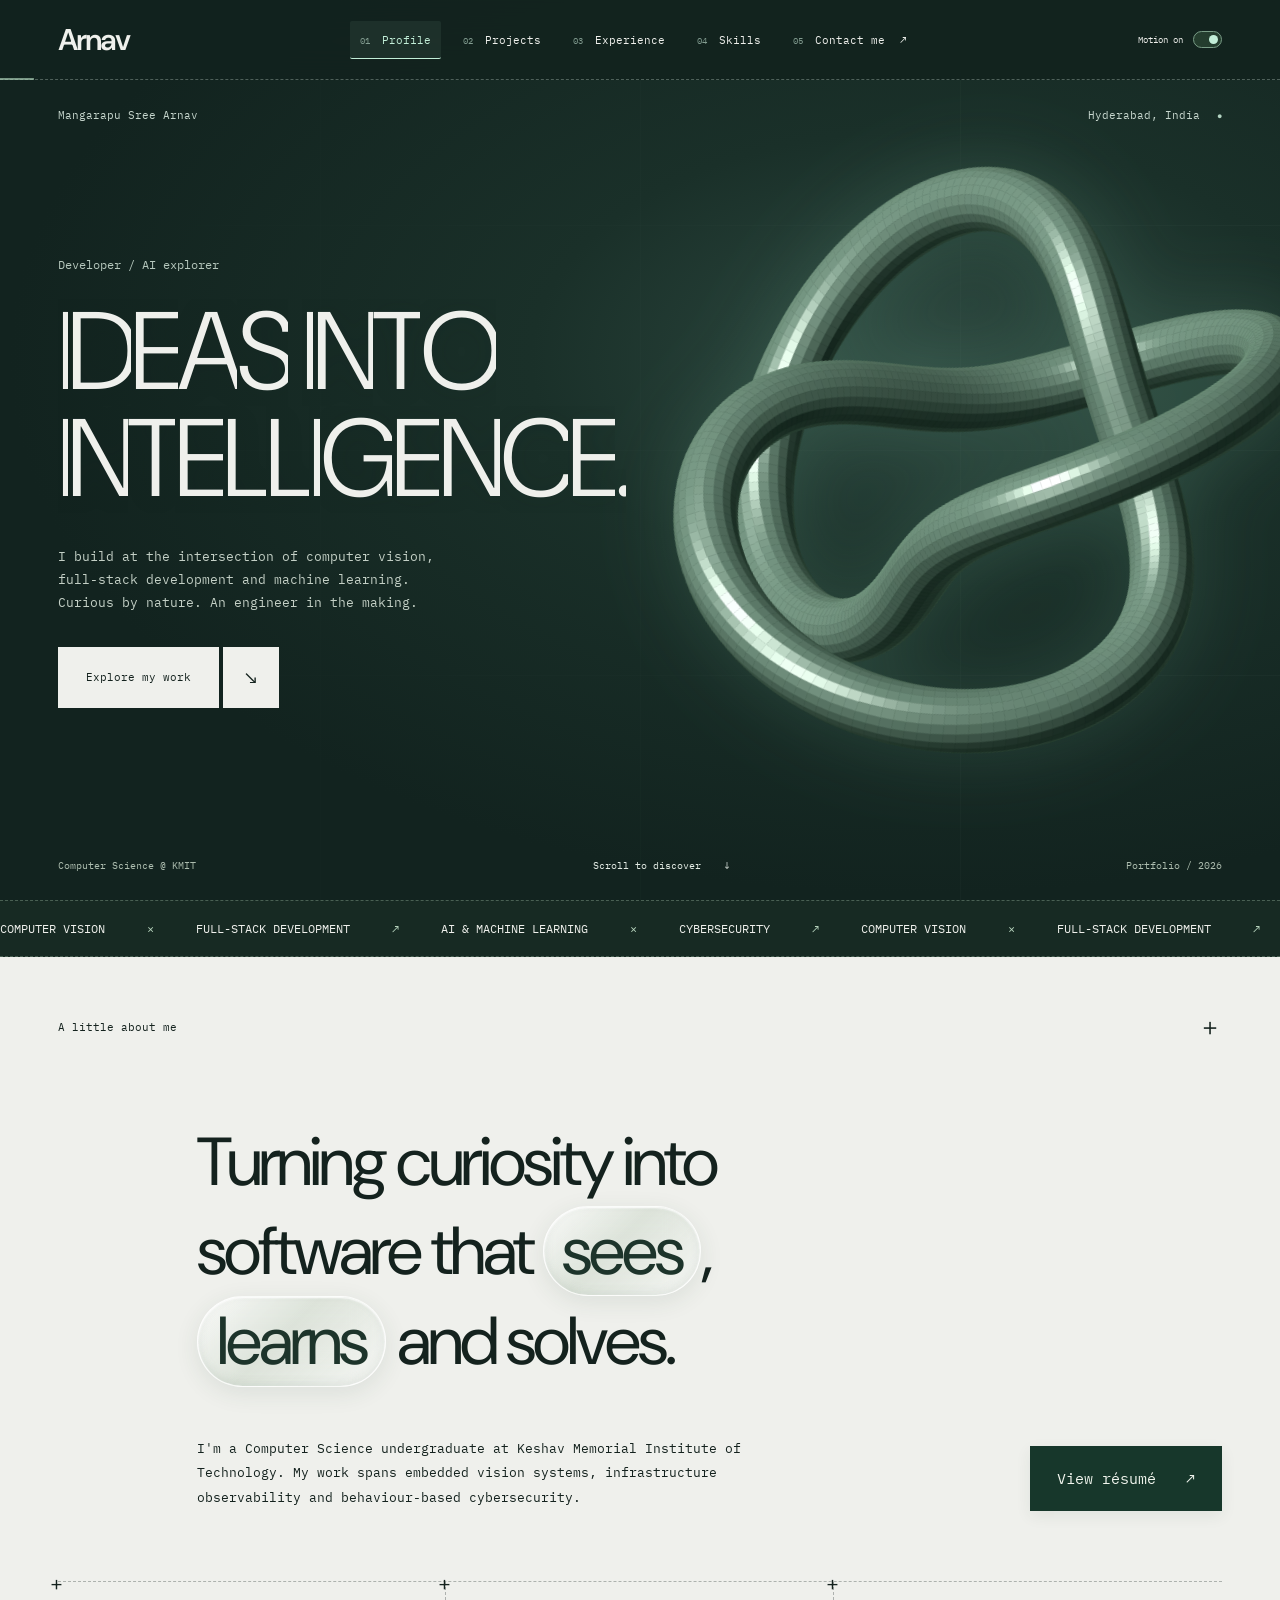
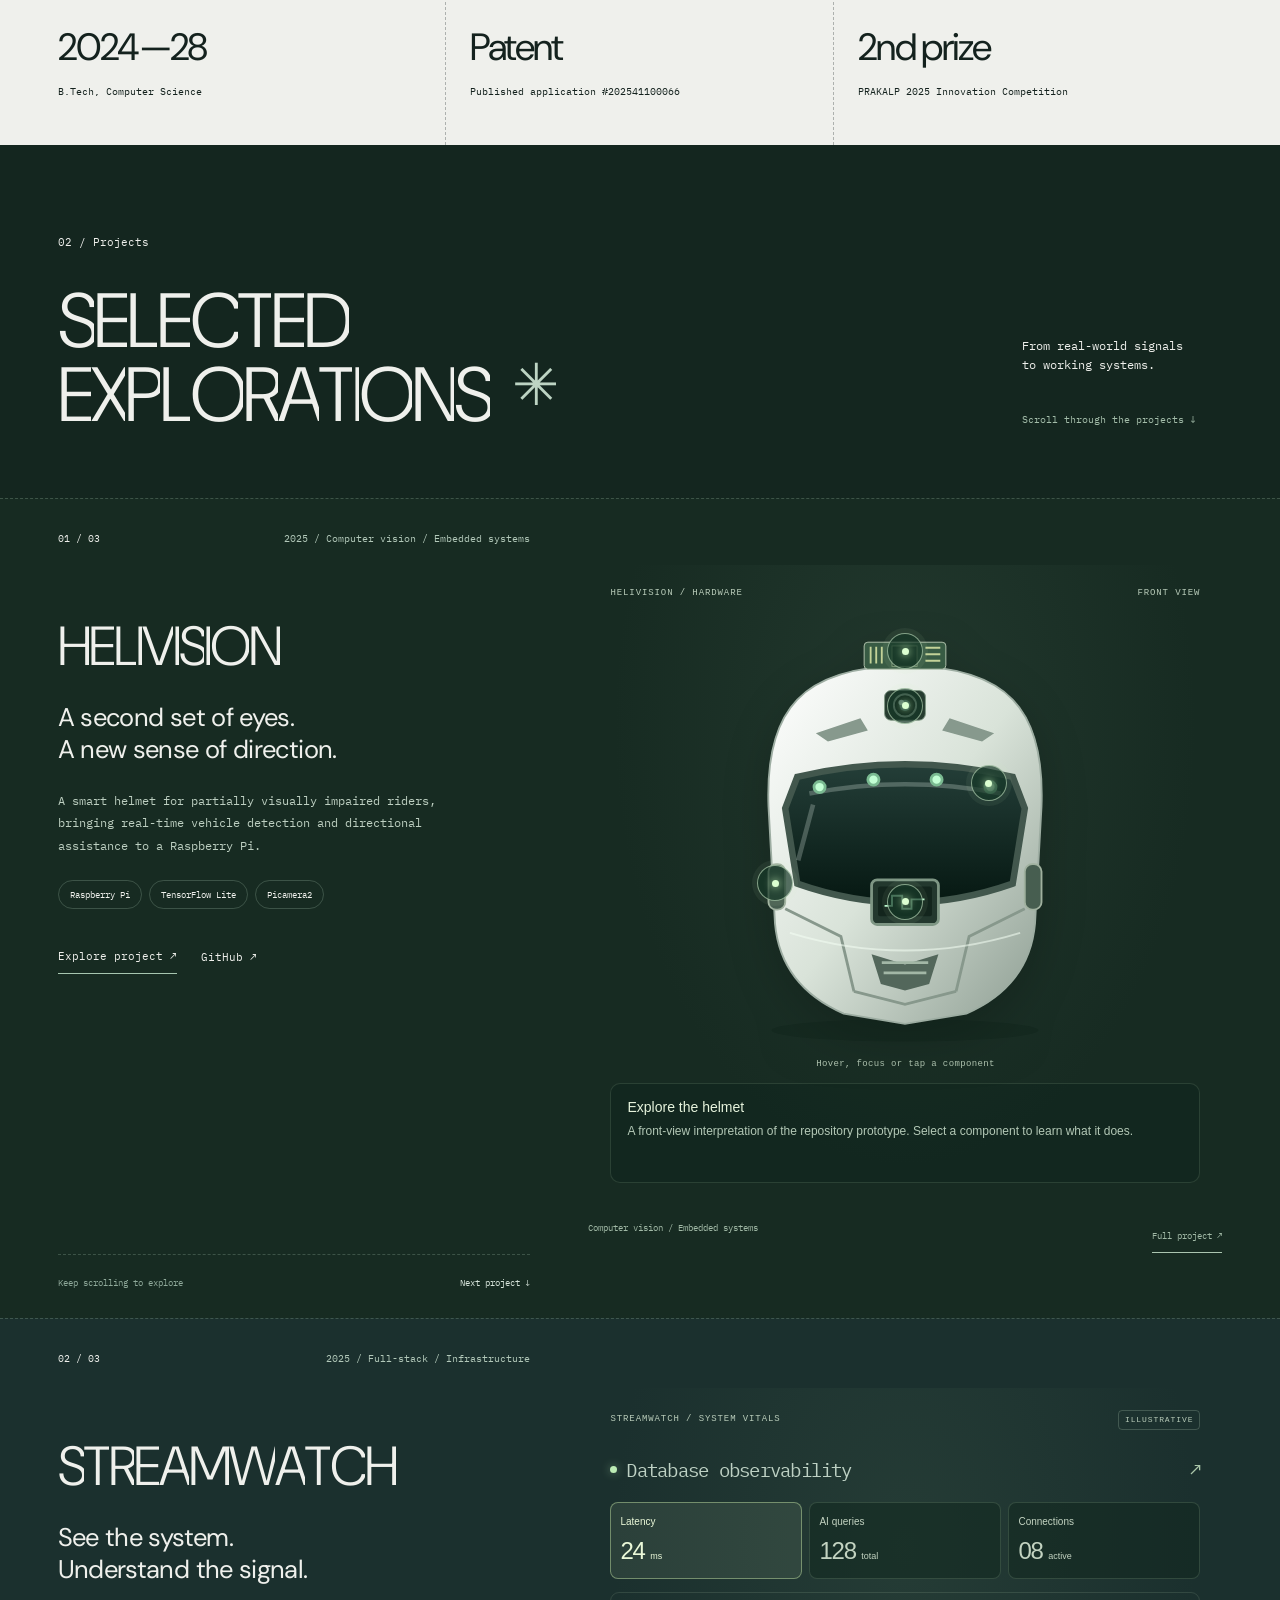
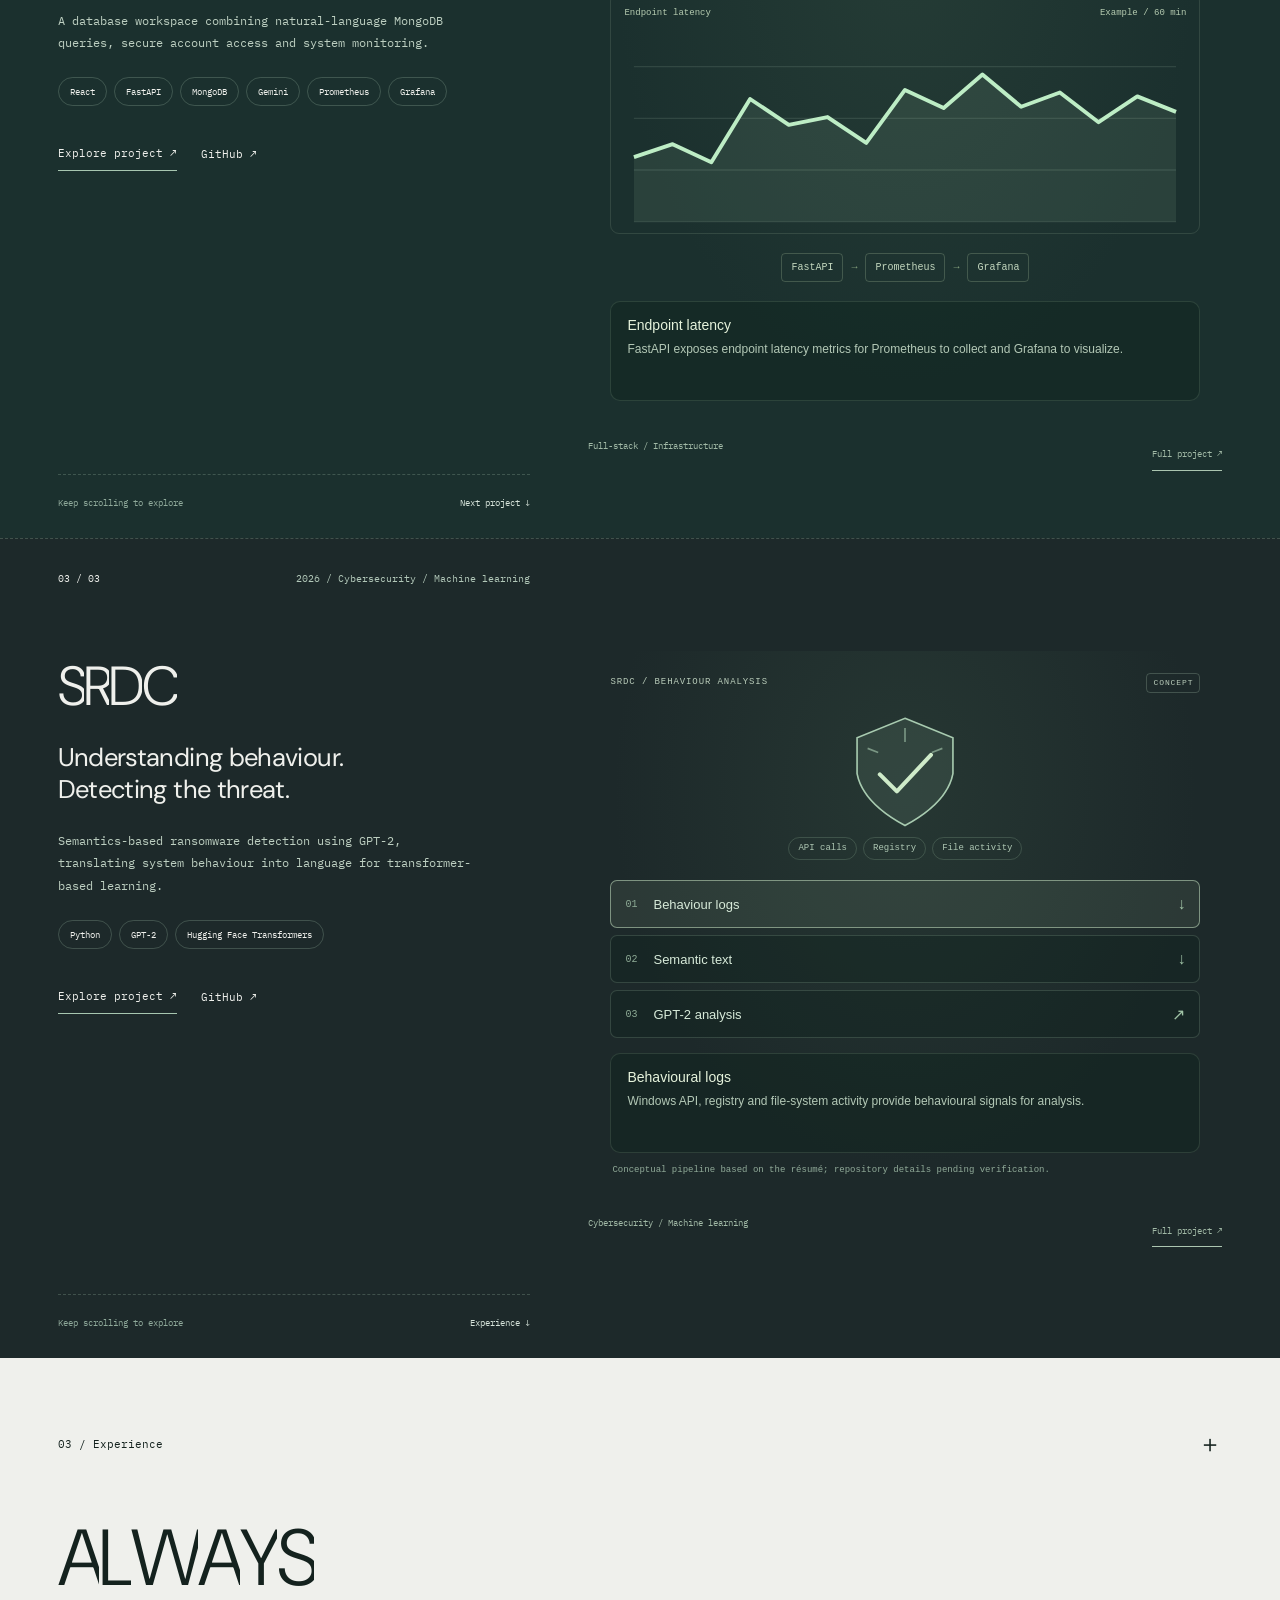
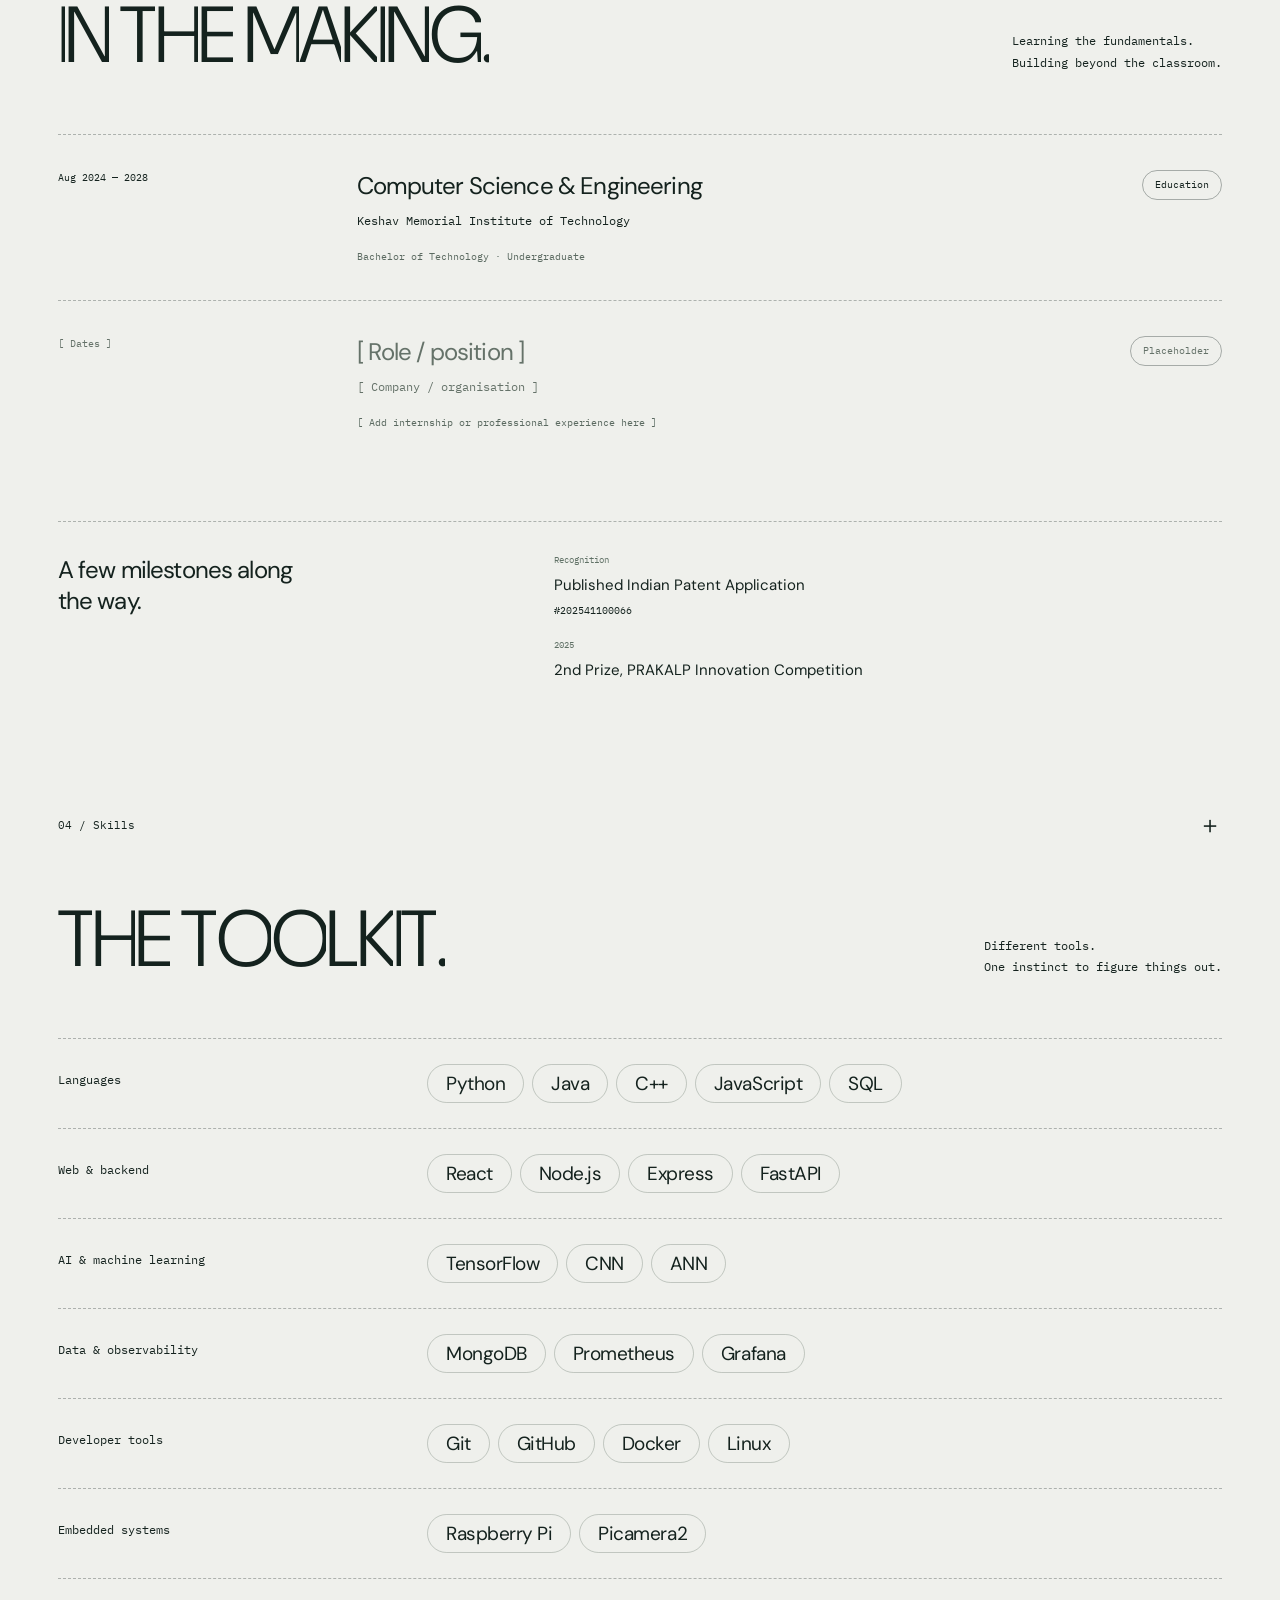
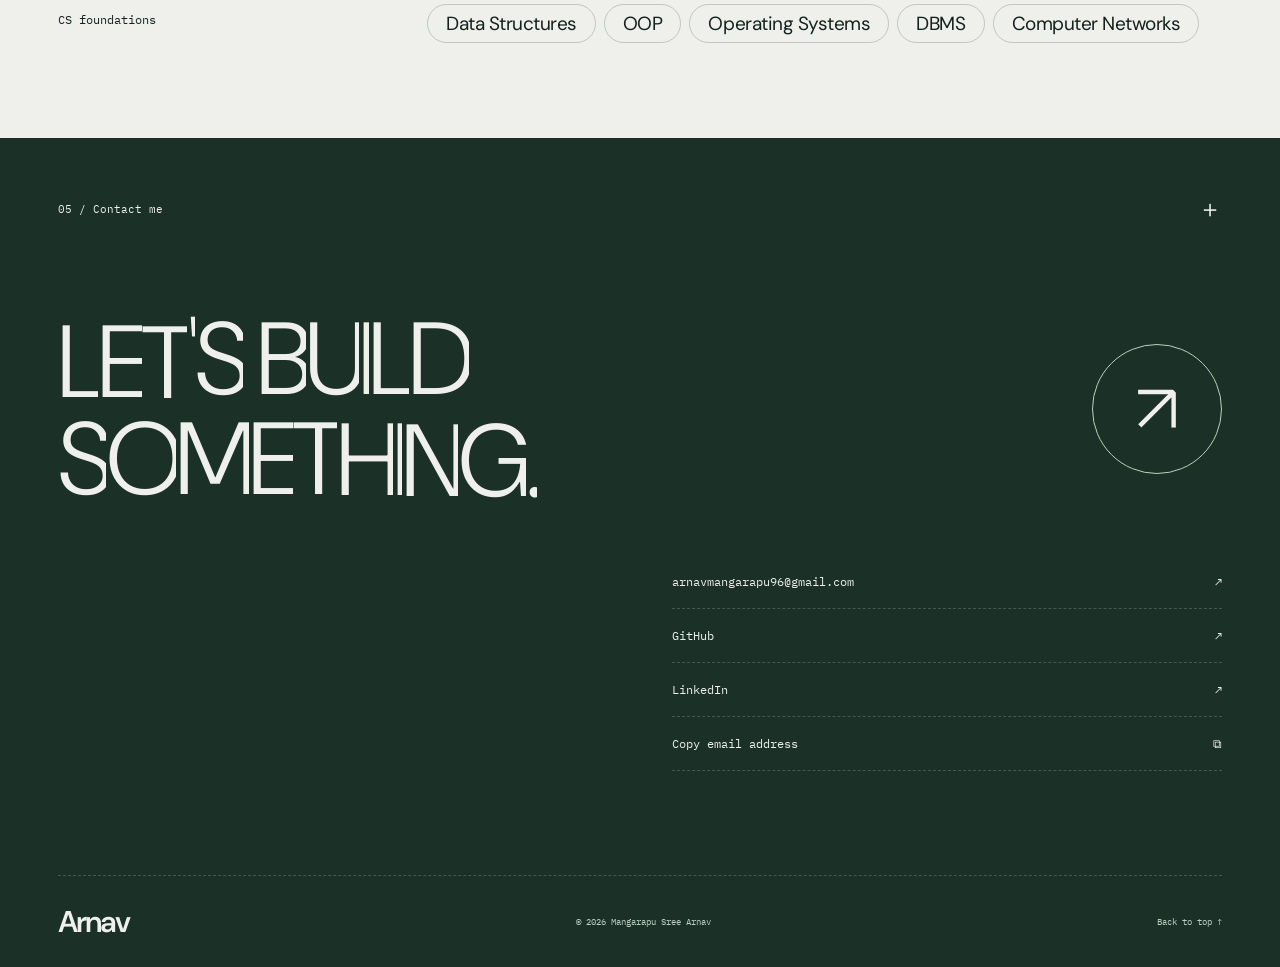
==== commit 0b4b6780: "Add interactive project pages and mobile fixes" ====
--- a/index.html
+++ b/index.html
@@ -7,10 +7,12 @@
   <meta name="description" content="Mangarapu Sree Arnav — Computer Science undergraduate exploring computer vision, full-stack development, machine learning and cybersecurity.">
   <title>Sree Arnav — Developer & AI Explorer</title>
   <link rel="icon" href="favicon.svg" type="image/svg+xml">
-  <link rel="stylesheet" href="lenis.css">
-  <link rel="stylesheet" href="mouse-follower.min.css">
-  <link rel="stylesheet" href="styles.css">
-  <link rel="stylesheet" href="animations.css">
+  <link rel="stylesheet" href="lenis.css?v=20261023-projects">
+  <link rel="stylesheet" href="mouse-follower.min.css?v=20261023-projects">
+  <link rel="stylesheet" href="styles.css?v=20261023-projects">
+  <link rel="stylesheet" href="animations.css?v=20261023-projects">
+  <link rel="stylesheet" href="project-visuals.css?v=20261023-projects">
+  <link rel="stylesheet" href="refinements.css?v=20261023-projects">
   <script>
     let savedMotion;
     try { savedMotion = localStorage.getItem('portfolio-motion'); } catch {}
@@ -21,14 +23,16 @@
       setTimeout(() => document.documentElement.classList.remove('motion-pending'), 3500);
     }
   </script>
-  <script src="content.js" defer></script>
-  <script src="app.js" defer></script>
-  <script src="motion-controls.js" defer></script>
+  <script src="content.js?v=20261023-projects" defer></script>
+  <script src="project-visuals.js?v=20261023-projects" defer></script>
+  <script src="app.js?v=20261023-projects" defer></script>
+  <script src="transitions.js?v=20261023-projects" defer></script>
+  <script src="motion-controls.js?v=20261023-projects" defer></script>
 </head>
 <body>
 <a class="skip-link" href="#main">Skip to content</a>
 <header class="site-header">
-  <a href="#profile" class="wordmark" aria-label="Sree Arnav, back to profile">arnav<span>/</span>x</a>
+  <a href="#profile" class="wordmark" aria-label="Sree Arnav, back to profile">Arnav</a>
   <nav aria-label="Main navigation" id="navigation">
     <a href="#profile" aria-current="location"><span>01</span> Profile</a>
     <a href="#projects"><span>02</span> Projects</a>
@@ -76,15 +80,13 @@
     <div class="section-label"><span>04 / Skills</span><span aria-hidden="true">＋</span></div>
     <div class="section-opening"><h2 id="skills-title">THE TOOLKIT.</h2><p>Different tools.<br>One instinct to figure things out.</p></div>
     <div id="skill-list" class="skill-list"></div>
-    <div class="certifications"><p>Certifications & learning</p><ul><li>OCI AI Foundations Associate <span>2025</span></li><li>Anthropic: Introduction to Model Context Protocol</li><li>Anthropic: Model Context Protocol — Advanced Topics</li></ul></div>
   </section>
   <section id="contact" class="contact" aria-labelledby="contact-title">
     <div class="section-label"><span>05 / Contact me</span><span aria-hidden="true">＋</span></div>
     <div class="contact-heading"><h2 id="contact-title">LET'S BUILD<br>SOMETHING.</h2><a href="mailto:arnavmangarapu96@gmail.com" class="contact-arrow" aria-label="Email Arnav">↗</a></div>
     <div class="contact-bottom"><p>Have an idea, an opportunity,<br>or something interesting to share?<br>I'd love to hear about it.</p><div class="contact-links"><a href="mailto:arnavmangarapu96@gmail.com">arnavmangarapu96@gmail.com <span>↗</span></a><a href="https://github.com/Arnavmangarapu" target="_blank" rel="noopener">GitHub <span>↗</span></a><a href="https://www.linkedin.com/in/mangarapu-sree-arnav-612a98325/" target="_blank" rel="noopener">LinkedIn <span>↗</span></a><button id="copy-email">Copy email address <span aria-hidden="true">⧉</span></button><span class="copy-status" role="status" aria-live="polite"></span></div></div>
-    <footer><a class="wordmark" href="#profile">arnav<span>/</span>x</a><span>© <span id="year">2026</span> Mangarapu Sree Arnav</span><a href="#profile">Back to top ↑</a></footer>
+    <footer><a class="wordmark" href="#profile">Arnav</a><span>© <span id="year">2026</span> Mangarapu Sree Arnav</span><a href="#profile">Back to top ↑</a></footer>
   </section>
 </main>
-<dialog id="project-dialog" data-lenis-prevent aria-labelledby="dialog-title"><div class="dialog-top"><span>Project notes</span><button id="close-dialog" aria-label="Close project details">✕</button></div><div id="dialog-content"></div></dialog>
 </body>
 </html>
--- a/project-visuals.css
+++ b/project-visuals.css
@@ -0,0 +1,2 @@
+.project-diagram{position:relative;width:100%;min-width:0;isolation:isolate;color:#e7f0e3;font-family:Arial,Helvetica,sans-serif;padding:22px;box-sizing:border-box;background:radial-gradient(ellipse at 50% 25%,#38534455,transparent 65%)}.project-diagram *{box-sizing:border-box}.diagram-eyebrow{display:flex;justify-content:space-between;gap:10px;align-items:center;font:9px/1.5 'Courier New',monospace;letter-spacing:.1em;color:#b8cbb9}.demo-badge{font-size:8px;padding:3px 6px;border:1px solid #a9c2ad44;border-radius:4px}.helmet-stage{position:relative;max-width:520px;margin:5px auto 0}.helmet-svg{display:block;width:100%;height:auto;filter:drop-shadow(0 14px 22px #0003)}.helmet-hotspot{position:absolute;left:var(--x);top:var(--y);width:36px;height:36px;transform:translate(-50%,-50%);padding:0;border:1px solid #e3ffdb88;border-radius:50%;color:#efffea;background:#173a28b3;display:grid;place-items:center;cursor:pointer;z-index:2;box-shadow:0 0 0 5px #c5e6bc10}.hotspot-dot{width:7px;height:7px;border-radius:50%;background:#dcffd1;box-shadow:0 0 9px #d4ffc2}.helmet-hotspot:is(:hover,:focus-visible,.is-selected){background:#c5e4b4;border-color:#e8ffd7}.helmet-hotspot:is(:hover,:focus-visible,.is-selected) .hotspot-dot{background:#1d3b2a}.hotspot-label{position:absolute;bottom:calc(100% + 8px);left:50%;transform:translateX(-50%);padding:7px 10px;white-space:nowrap;border:1px solid #cadbc444;background:#14281ff2;color:#f3ffe9;font-size:11px;line-height:1.25;border-radius:5px;box-shadow:0 7px 20px #0003;opacity:0;visibility:hidden;pointer-events:none}.helmet-hotspot:is(:hover,:focus-visible,.is-selected) .hotspot-label{opacity:1;visibility:visible}.diagram-instructions{text-align:center;color:#afc4b0;font:9px/1.5 'Courier New',monospace;letter-spacing:.04em;margin:-3px 0 12px}.diagram-selection{padding:15px 16px;border:1px solid #b6ccb026;border-radius:10px;background:#0e241c66;min-height:100px}.diagram-selection strong{display:block;font-size:14px;font-weight:500;color:#e6f3dc;margin-bottom:7px}.diagram-selection p{font-size:12px!important;line-height:1.65!important;margin:0!important;color:#b3c8b6!important;max-width:none!important}.monitor-title{display:flex;gap:9px;align-items:center;font-size:19px;letter-spacing:-.04em;margin:28px 0 20px}.monitor-title>span:last-child{margin-left:auto;color:#acc8ab}.status-light{width:7px;height:7px;flex-shrink:0;border-radius:50%;background:#bcecb5;box-shadow:0 0 10px #bcecb577}.metric-options{display:grid;grid-template-columns:repeat(3,minmax(0,1fr));gap:7px}.metric-option{min-width:0;background:#11281f88;border:1px solid #a2bf9d33;border-radius:8px;padding:13px 9px;text-align:left;color:#c3d3c1;cursor:pointer}.metric-option>span{display:block;font-size:10px;white-space:nowrap;margin-bottom:10px}.metric-option>strong{font-size:24px;font-weight:400;letter-spacing:-.05em;white-space:nowrap}.metric-option small{font-size:9px;letter-spacing:0;font-weight:400}.metric-option:is(:hover,:focus-visible,.is-selected){background:#d2e5bb17;border-color:#c1dfa27a;color:#eaf8d8}.metric-chart{border:1px solid #a4bf9e2b;border-radius:9px;padding:14px 10px 5px;margin:13px 0}.metric-chart svg{width:100%;height:auto;display:block}.chart-caption{display:flex;justify-content:space-between;gap:7px;font:9px/1.5 'Courier New',monospace;color:#b5cbb0;padding:0 3px 8px}.monitor-pipeline{display:flex;align-items:center;justify-content:center;gap:8px;font:10px/1.5 'Courier New',monospace;margin:19px 0;color:#c4d8bf}.monitor-pipeline span{padding:6px 9px;border:1px solid #b2cba440;border-radius:4px}.monitor-pipeline i{font-style:normal;color:#8ba882}.security-symbol{width:130px;margin:18px auto 4px}.security-symbol svg{display:block;width:100%}.security-events{display:flex;gap:6px;justify-content:center;margin:0 0 20px;flex-wrap:wrap}.security-events span{border:1px solid #9fc3a638;border-radius:20px;padding:5px 9px;font:9px/1.3 'Courier New',monospace;color:#aec7b3}.security-flow{display:grid;gap:7px;margin-bottom:15px}.security-step{display:flex;align-items:center;gap:16px;min-height:48px;border:1px solid #a8c7af33;border-radius:7px;background:#0d231c55;color:#d7ead9;padding:10px 14px;text-align:left;cursor:pointer}.security-step>span{font:10px/1.5 'Courier New',monospace;color:#8eab96}.security-step strong{font-size:13px;font-weight:400}.security-step i{margin-left:auto;font-style:normal;color:#a0c3a6}.security-step:is(:hover,:focus-visible,.is-selected){border-color:#c3debd8c;background:#b1cda51a}.diagram-footnote{font:9px/1.6 'Courier New',monospace!important;color:#91ab99!important;margin:10px 2px 0!important}.project-diagram button:focus-visible{outline:2px solid #ecffda;outline-offset:4px}.project-diagram button{touch-action:manipulation}.project-diagram svg{max-width:100%}
+@media(max-width:600px){.project-diagram{padding:17px 14px}.diagram-eyebrow{font-size:8px;letter-spacing:.04em}.demo-badge{font-size:7px}.helmet-hotspot{width:32px;height:32px}.hotspot-label{font-size:10px;padding:6px 8px}.diagram-selection{min-height:111px;padding:12px}.diagram-selection p{font-size:11px!important}.monitor-title{font-size:17px;margin-top:22px}.metric-option{padding:11px 7px}.metric-option>strong{font-size:23px}.metric-option>span{font-size:9px}.metric-option small{font-size:8px}.monitor-pipeline{gap:5px;font-size:9px}.monitor-pipeline span{padding:6px}.chart-caption{font-size:8px}.security-symbol{width:110px}.security-step strong{font-size:12px}}
--- a/refinements.css
+++ b/refinements.css
@@ -0,0 +1,49 @@
+@view-transition{navigation:auto}
+::view-transition-old(root){animation:page-out .22s ease both}
+::view-transition-new(root){animation:page-in .4s ease both}
+@keyframes page-out{to{opacity:0;transform:translateY(-12px)}}
+@keyframes page-in{from{opacity:0;transform:translateY(16px)}}
+.outline-word{position:relative;display:inline-block;background:linear-gradient(135deg,#ffffffa8,#c2d1c06b 45%,#ffffff78);border:1px solid #ffffffcc;box-shadow:inset 0 1px 2px #fff,inset 0 -3px 10px #42664d1a,0 6px 24px #2c493519;backdrop-filter:blur(16px);-webkit-backdrop-filter:blur(16px);padding:0 .27em;color:#1d342b}
+.about-bottom .text-link{font:15px var(--mono);padding:22px 26px;background:#17372b;color:#f1f5ee;border:1px solid #17372b;gap:30px;min-height:64px;box-shadow:0 5px 15px #17372b12}
+.about-bottom .text-link:hover{background:#2e5341;color:white}
+.project-details-link{border-bottom:1px solid #a7c6b0;padding:10px 0}
+.project-content,.project-art{min-width:0}
+.project-meta{gap:16px;line-height:1.6;align-items:start}
+.project-meta>span:last-child{max-width:75%;text-align:right}
+.project h3{overflow-wrap:anywhere}
+.project-art .visual-frame{display:block;aspect-ratio:auto;overflow:visible;border:0;background:none;max-height:none}
+.project-art .visual-grid,.project-art .illustration-label,.project-art .visual-frame:before,.project-art .visual-frame:after{display:none}
+.project-art .visual-caption{position:static;margin-top:16px;gap:15px;font-size:9px;flex-wrap:wrap;line-height:1.6}
+.project-art .visual-caption a{padding:8px 0;border-bottom:1px solid #abc5b0}
+.case-main{padding-top:calc(var(--header) + 55px)}
+.case-header{gap:30px}
+.case-header nav{margin-left:auto}
+.case-header nav a{font-size:12px}
+.case-intro{padding:0 var(--gutter) 50px;max-width:1400px;margin:auto}
+.case-intro .section-label{color:#b3cbbd;margin-bottom:30px}
+.case-intro h1{font-size:clamp(48px,9vw,132px);overflow-wrap:anywhere}
+.case-intro>p{max-width:740px;margin-top:25px;font-size:clamp(18px,2vw,27px);color:#cee0d4}
+.case-intro .project-tags{margin:25px 0}
+.case-links{display:flex;gap:24px;flex-wrap:wrap;font:12px var(--mono);margin-top:26px;align-items:center}
+.case-links a{border-bottom:1px solid;padding:12px 0}
+.case-visual{padding:35px var(--gutter) 60px;background:#1b3028}
+.case-visual>div{max-width:820px;margin:auto}
+.case-visual h2{font-size:28px;letter-spacing:-.03em;margin-bottom:18px}
+.case-visual>p{font:11px/1.8 var(--mono);max-width:820px;margin:20px auto 0;color:#bcd2c3}
+.case-story{padding:70px var(--gutter);background:var(--paper);color:var(--ink)}
+.case-section{max-width:1100px;margin:0 auto 60px;display:grid;grid-template-columns:30% 1fr;gap:40px;border-top:1px solid #b8c6bd;padding-top:30px}
+.case-section h2{font-size:32px;letter-spacing:-.04em;line-height:1.1}
+.case-section p,.case-section li{font-size:16px;line-height:1.85;max-width:70ch}
+.case-section ul{padding-left:20px;margin:0}
+.case-section li+li{margin-top:15px}
+.case-section a{text-decoration:underline;text-underline-offset:4px}
+.case-next{padding:60px var(--gutter);display:flex;justify-content:space-between;gap:25px;align-items:center}
+.case-next a{font-size:clamp(24px,4vw,54px);letter-spacing:-.04em}
+.case-next p{font:11px var(--mono);color:#b1c8ba}
+.page-exiting{opacity:0;transition:opacity .2s}
+@media(max-width:1000px) and (min-width:641px){.project{position:relative;top:auto;grid-template-columns:1fr 1fr}.project h3{font-size:clamp(28px,4vw,42px)}}
+@media(max-width:640px){.project h3{font-size:clamp(29px,8.2vw,47px)}.project-meta{font-size:9px}.project-meta>span:last-child{max-width:72%}.project-actions{gap:24px;flex-wrap:wrap}.project-foot{float:none;display:flex;flex-wrap:wrap;gap:12px;justify-content:space-between;line-height:1.7}.project-art{padding-top:28px}.project-art .visual-caption{font-size:8px}.case-header nav{display:flex;position:static;padding:0;border:0;background:none}.case-header nav a{font-size:10px;padding:10px 0}.case-header .motion-toggle{margin:0}.case-header{gap:12px}.case-header .wordmark{font-size:25px}.case-intro{padding-bottom:32px}.case-intro h1{font-size:clamp(38px,10vw,64px)}.case-intro .section-label{font-size:10px}.case-main{padding-top:110px}.case-story{padding-top:40px;padding-bottom:0}.case-section{grid-template-columns:1fr;gap:20px;margin-bottom:40px}.case-section h2{font-size:27px}.case-section p,.case-section li{font-size:14px}.case-next{align-items:start;flex-direction:column}.about-bottom .text-link{font-size:14px;min-height:60px;padding:20px 24px}.case-visual{padding-left:18px;padding-right:18px}}
+@media(prefers-reduced-motion:reduce){::view-transition-old(root),::view-transition-new(root){animation:none}.page-exiting{opacity:1}}
+.motion-off .outline-word{backdrop-filter:none;-webkit-backdrop-filter:none}
+html.motion-off::view-transition-old(root),html.motion-off::view-transition-new(root){animation:none}
+@media(max-height:850px){.project{position:relative;top:auto}}
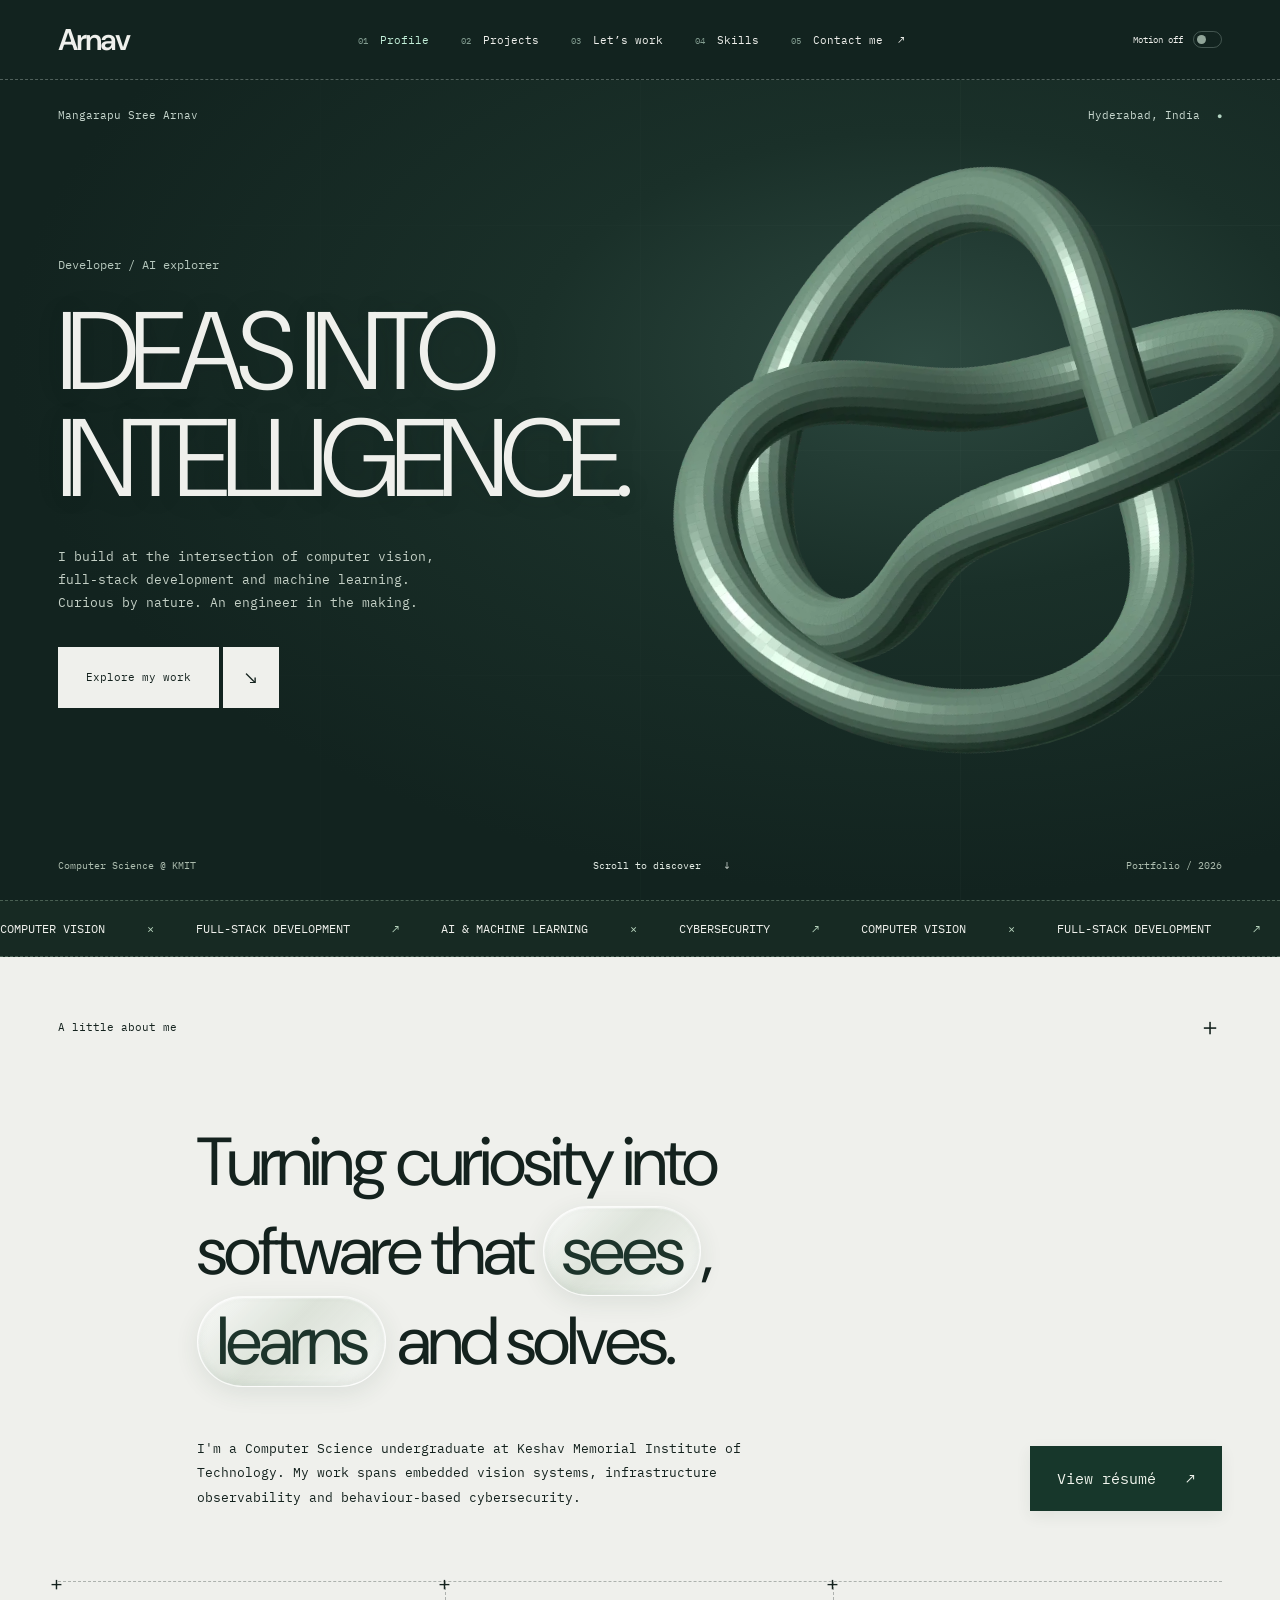
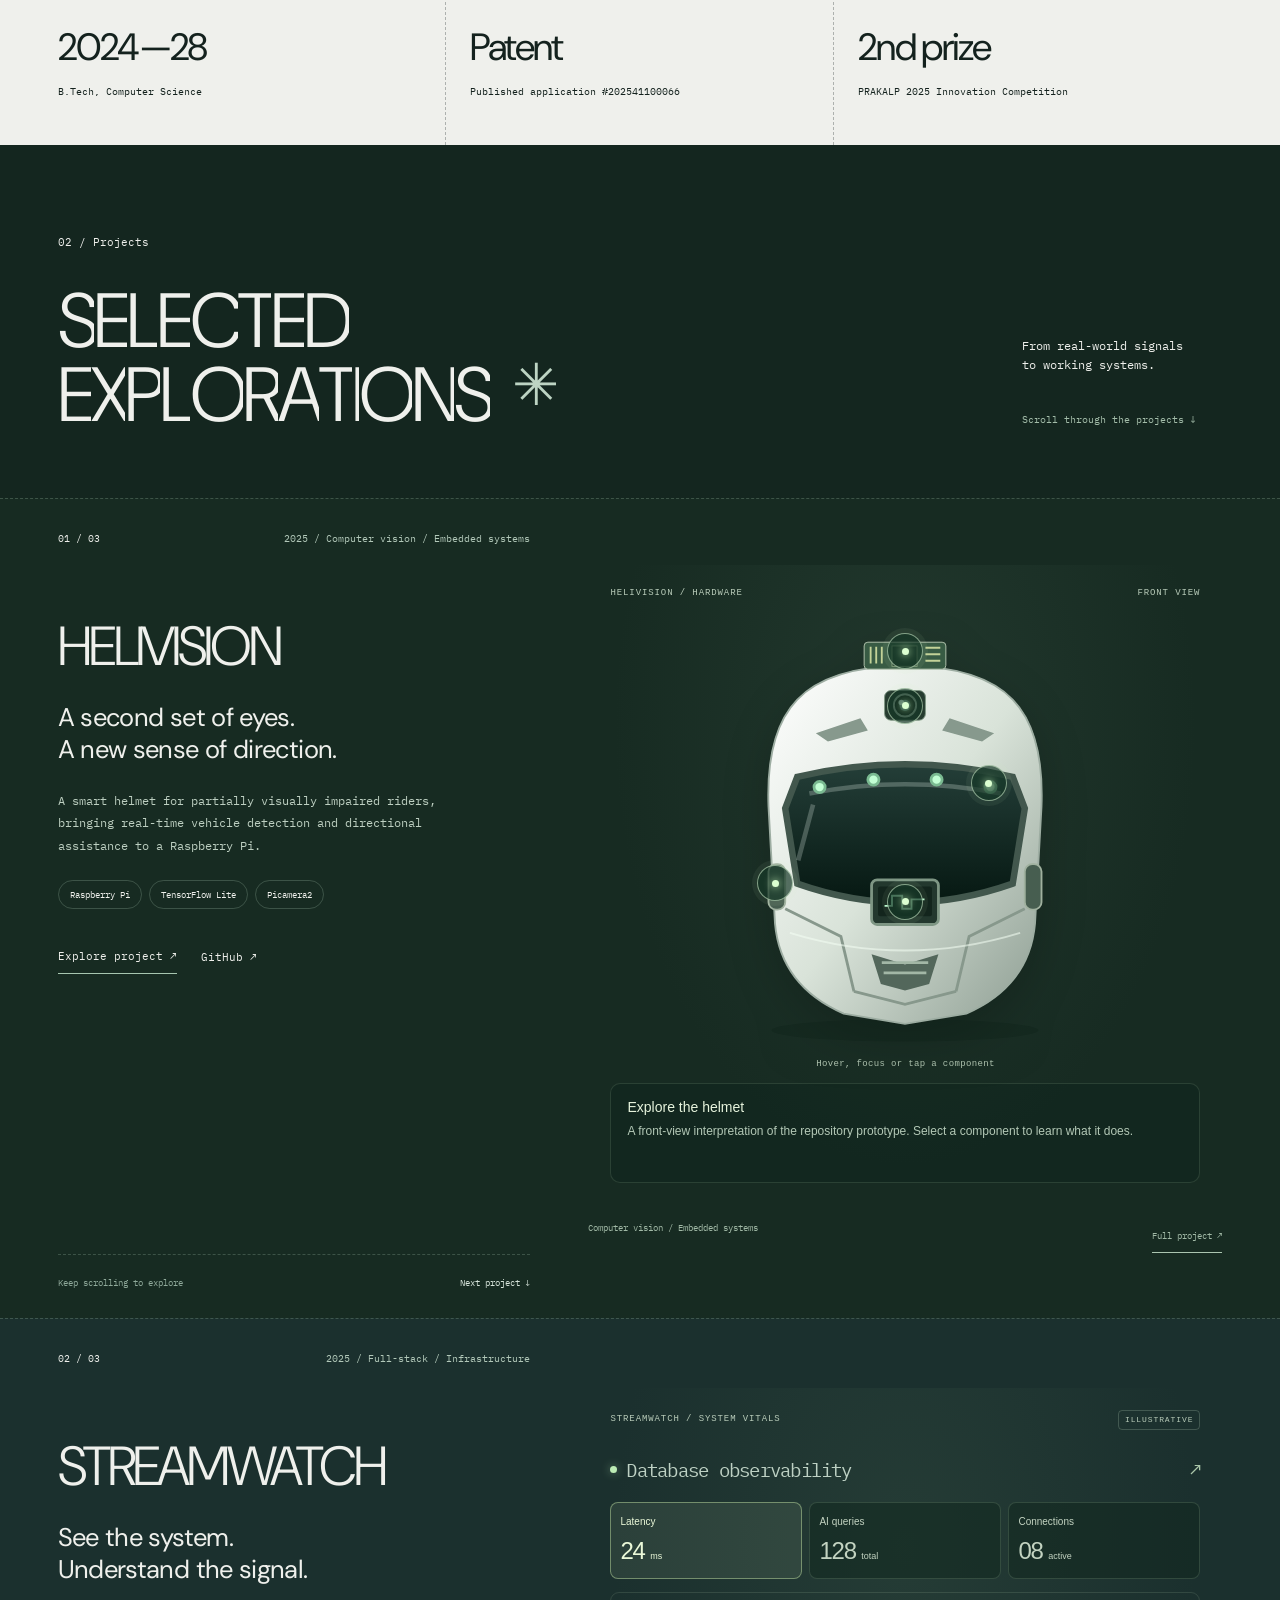
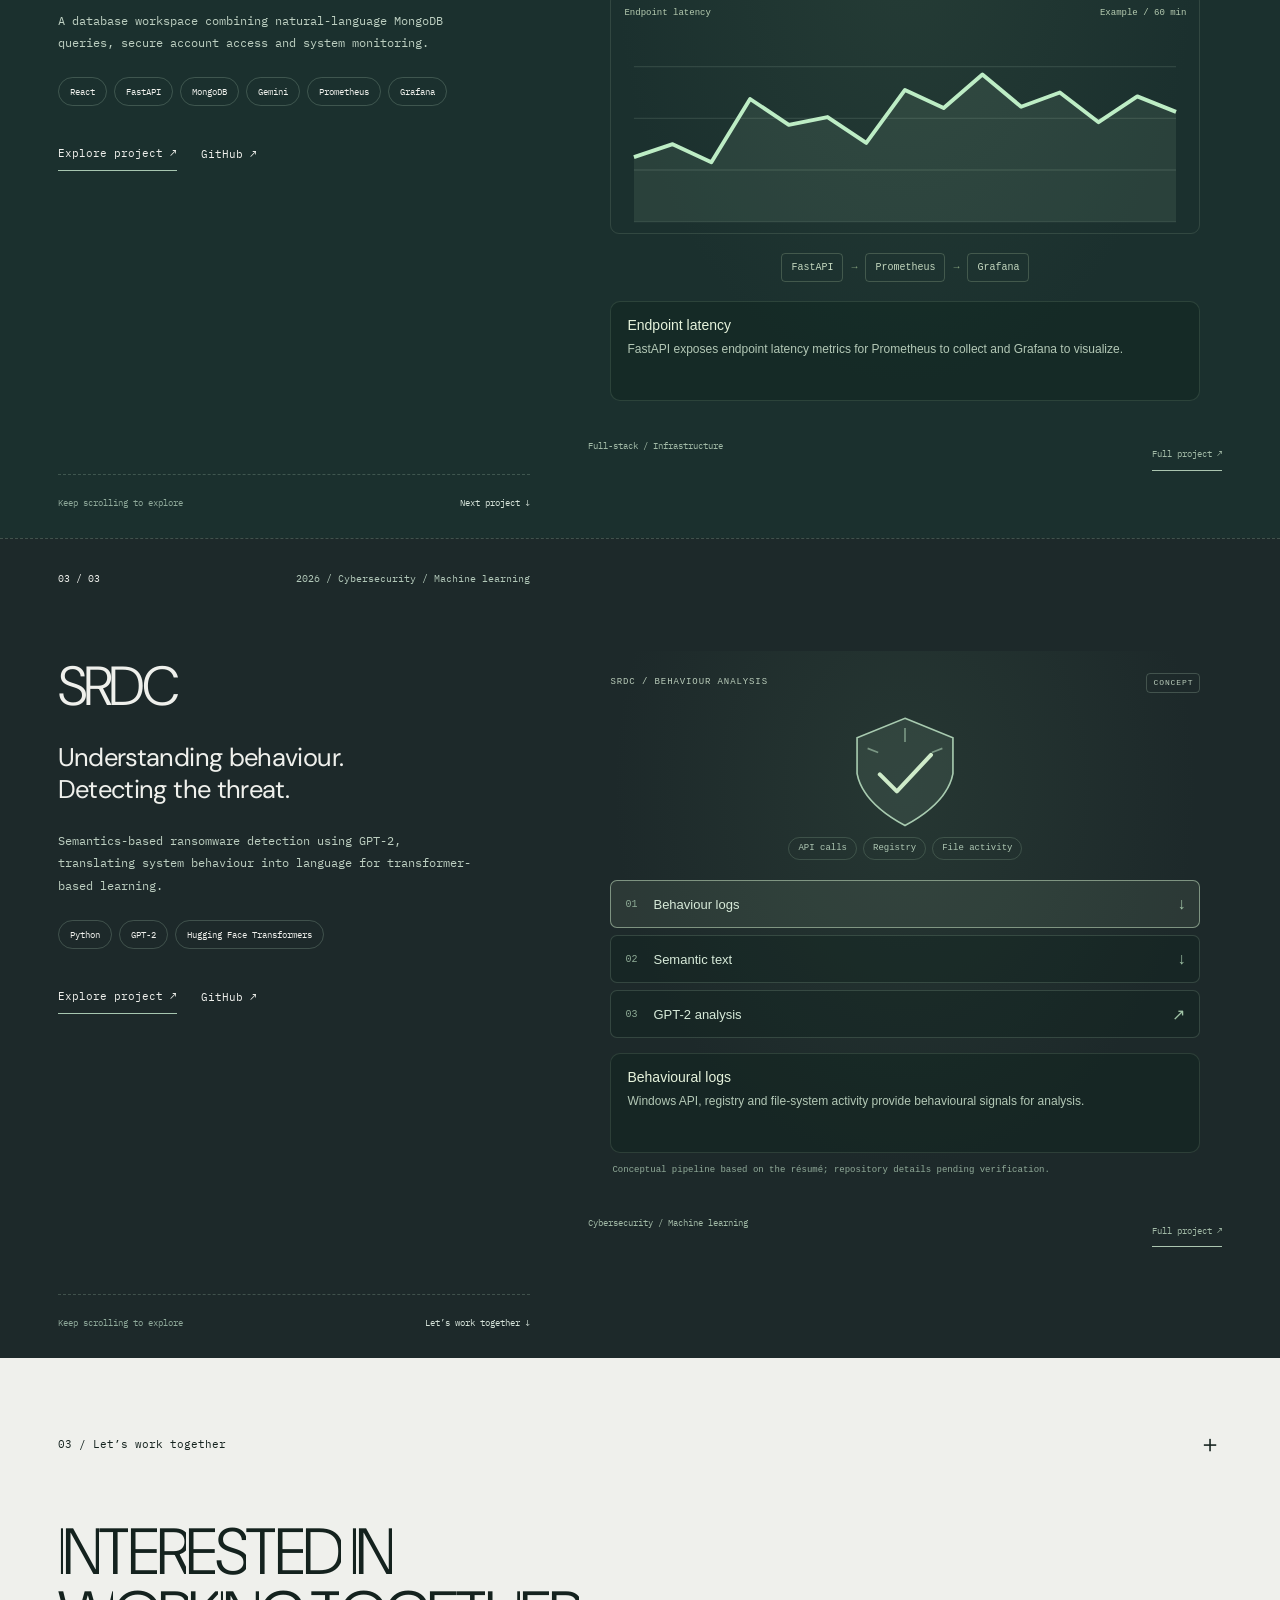
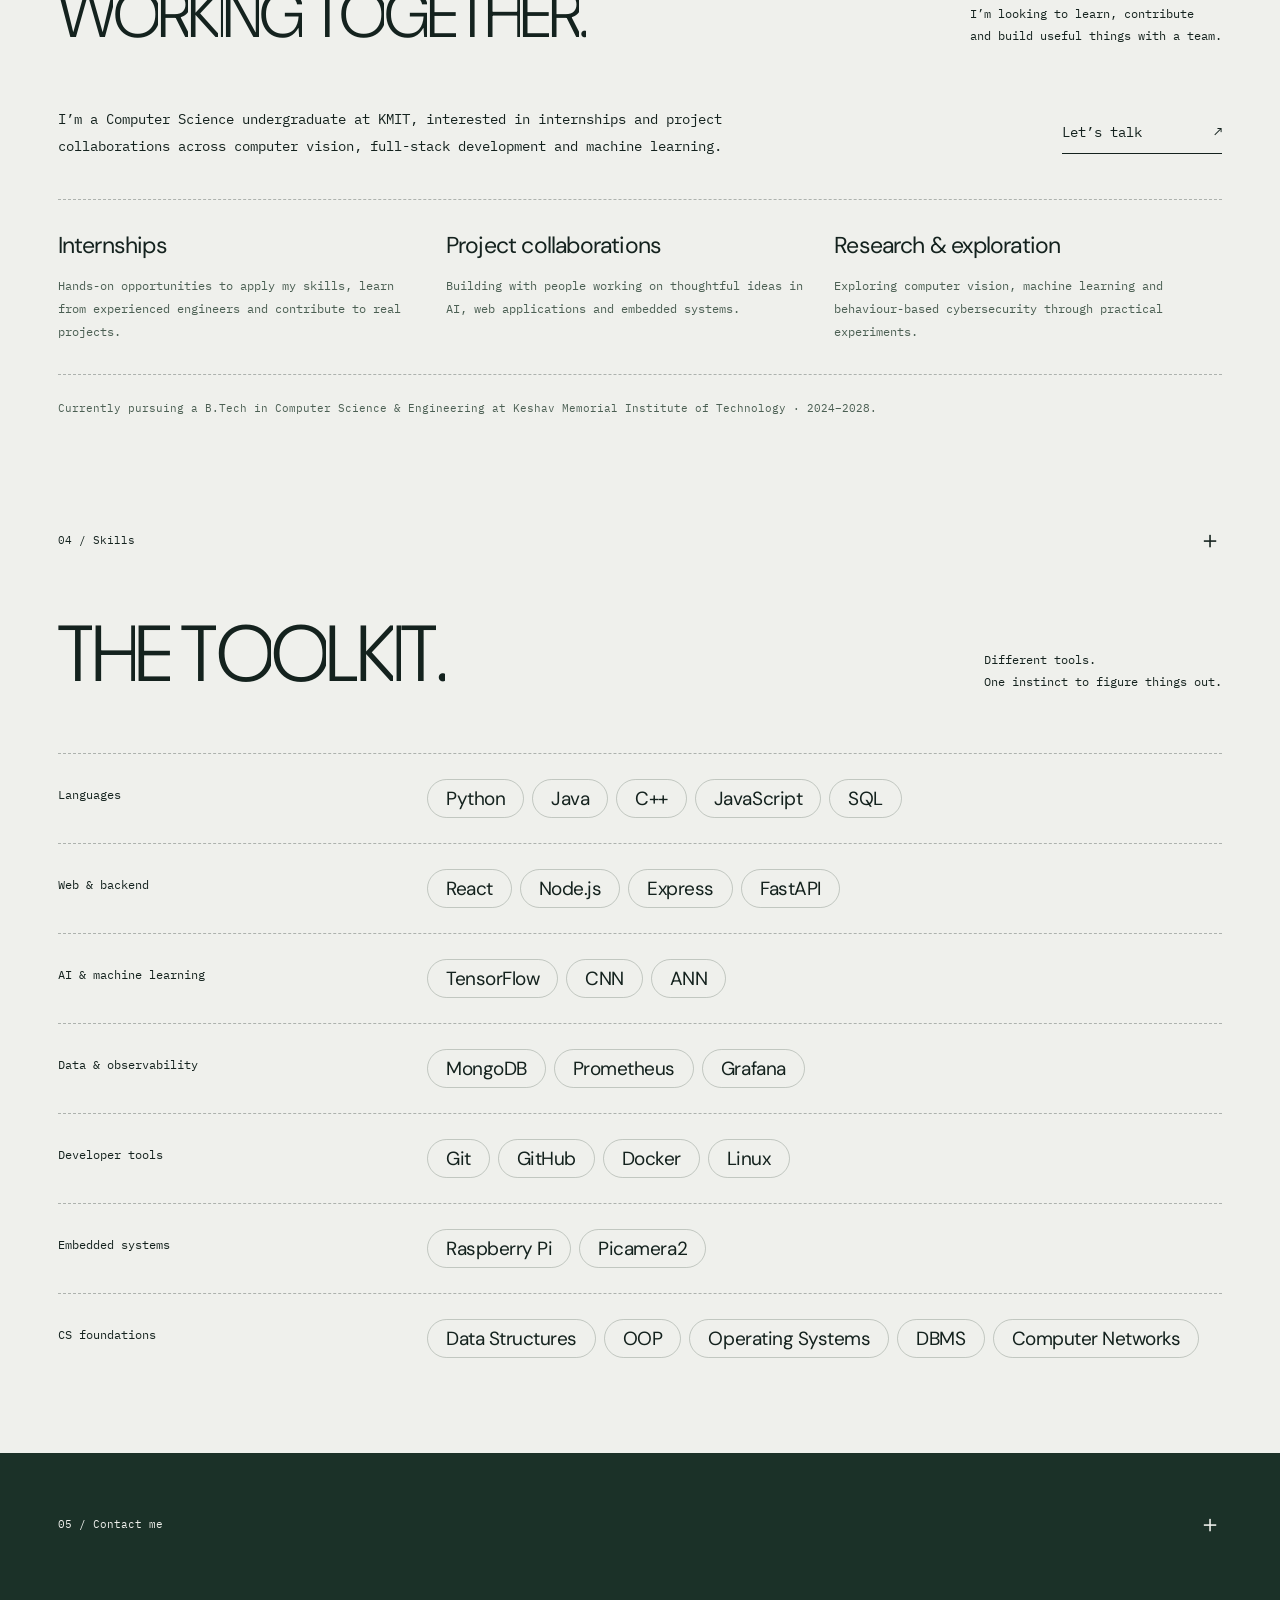
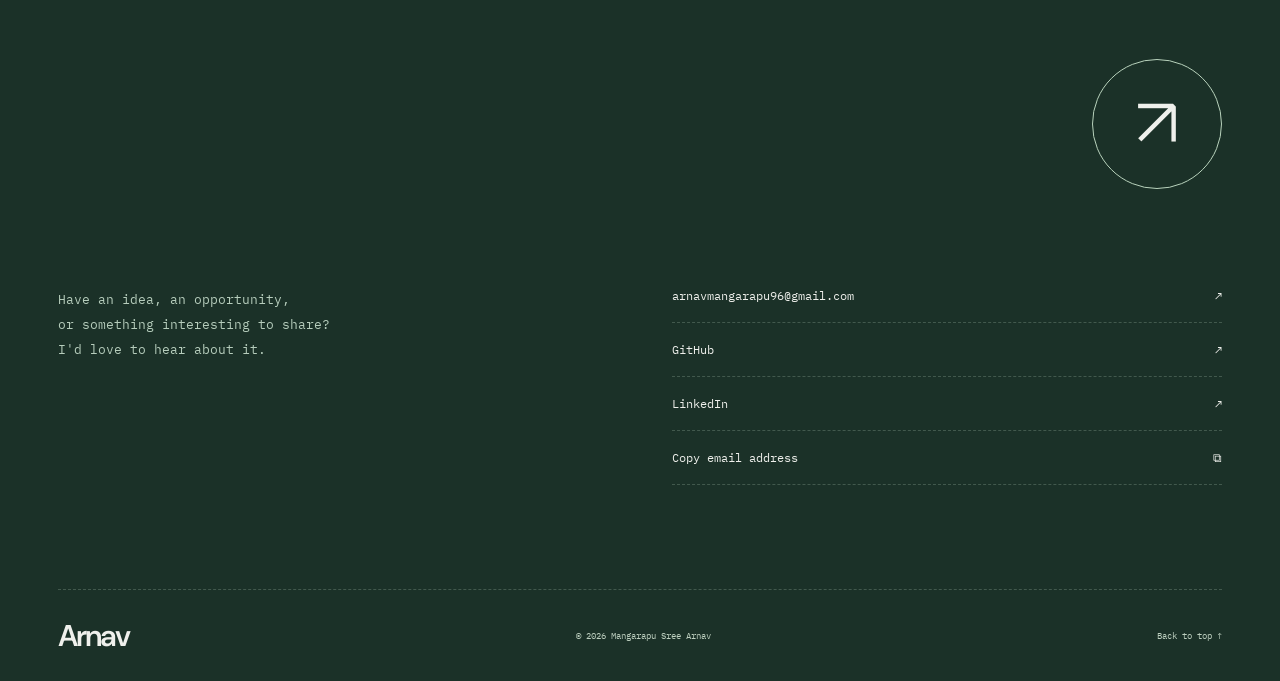
==== commit b20e925b: "Optimize startup and replace experience with work interests" ====
--- a/index.html
+++ b/index.html
@@ -6,28 +6,28 @@
   <meta name="theme-color" content="#12231f">
   <meta name="description" content="Mangarapu Sree Arnav — Computer Science undergraduate exploring computer vision, full-stack development, machine learning and cybersecurity.">
   <title>Sree Arnav — Developer & AI Explorer</title>
+  <link rel="preconnect" href="https://fonts.googleapis.com">
+  <link rel="preconnect" href="https://fonts.gstatic.com" crossorigin>
+  <link rel="stylesheet" href="https://fonts.googleapis.com/css2?family=DM+Sans:wght@300;400;450;500;600;700&family=IBM+Plex+Mono:wght@400;500&display=swap">
   <link rel="icon" href="favicon.svg" type="image/svg+xml">
-  <link rel="stylesheet" href="lenis.css?v=20261023-projects">
-  <link rel="stylesheet" href="mouse-follower.min.css?v=20261023-projects">
-  <link rel="stylesheet" href="styles.css?v=20261023-projects">
-  <link rel="stylesheet" href="animations.css?v=20261023-projects">
-  <link rel="stylesheet" href="project-visuals.css?v=20261023-projects">
-  <link rel="stylesheet" href="refinements.css?v=20261023-projects">
+  <link rel="stylesheet" href="lenis.css?v=20261023-fast">
+  <link rel="stylesheet" href="mouse-follower.min.css?v=20261023-fast">
+  <link rel="stylesheet" href="styles.css?v=20261023-fast">
+  <link rel="stylesheet" href="animations.css?v=20261023-fast">
+  <link rel="stylesheet" href="project-visuals.css?v=20261023-fast">
+  <link rel="stylesheet" href="refinements.css?v=20261023-fast">
   <script>
     let savedMotion;
     try { savedMotion = localStorage.getItem('portfolio-motion'); } catch {}
     const motionAllowed = savedMotion !== 'off' && !matchMedia('(prefers-reduced-motion: reduce)').matches;
     document.documentElement.classList.toggle('motion-off', !motionAllowed);
-    if (motionAllowed) {
-      document.documentElement.classList.add('motion-pending');
-      setTimeout(() => document.documentElement.classList.remove('motion-pending'), 3500);
-    }
+
   </script>
-  <script src="content.js?v=20261023-projects" defer></script>
-  <script src="project-visuals.js?v=20261023-projects" defer></script>
-  <script src="app.js?v=20261023-projects" defer></script>
-  <script src="transitions.js?v=20261023-projects" defer></script>
-  <script src="motion-controls.js?v=20261023-projects" defer></script>
+  <script src="content.js?v=20261023-fast" defer></script>
+  <script src="project-visuals.js?v=20261023-fast" defer></script>
+  <script src="app.js?v=20261023-fast" defer></script>
+  <script src="transitions.js?v=20261023-fast" defer></script>
+  <script src="motion-controls.js?v=20261023-fast" defer></script>
 </head>
 <body>
 <a class="skip-link" href="#main">Skip to content</a>
@@ -36,7 +36,7 @@
   <nav aria-label="Main navigation" id="navigation">
     <a href="#profile" aria-current="location"><span>01</span> Profile</a>
     <a href="#projects"><span>02</span> Projects</a>
-    <a href="#experience"><span>03</span> Experience</a>
+    <a href="#opportunities"><span>03</span> Let’s work</a>
     <a href="#skills"><span>04</span> Skills</a>
     <a href="#contact"><span>05</span> Contact me <i aria-hidden="true">↗</i></a>
   </nav>
@@ -47,7 +47,7 @@
 <main id="main">
   <section class="hero" id="profile" aria-labelledby="hero-title">
     <div class="hero-grid" aria-hidden="true"></div>
-    <div class="hero-art" aria-hidden="true"><img src="knot.svg" alt="" fetchpriority="high"></div>
+    <div class="hero-art" aria-hidden="true"><img src="knot.webp" width="1000" height="1000" alt="" fetchpriority="high" decoding="async"></div>
     <div class="hero-top"><span>Mangarapu Sree Arnav</span><span>Hyderabad, India <span class="location-dot">●</span></span></div>
     <div class="hero-copy">
       <p class="hero-role">Developer / AI explorer</p>
@@ -69,12 +69,13 @@
     <div id="project-list"></div>
     <noscript><p class="noscript-note">Enable JavaScript to view the project showcase: Helivision, StreamWatch and SRDC. Full details are also in the <a href="Mangarapu-Sree-Arnav-Resume.pdf">résumé</a>.</p></noscript>
   </section>
-  <section id="experience" class="experience light-section" aria-labelledby="experience-title">
-    <div class="section-label"><span>03 / Experience</span><span aria-hidden="true">＋</span></div>
-    <div class="section-opening"><h2 id="experience-title">ALWAYS<br>IN THE MAKING.</h2><p>Learning the fundamentals.<br>Building beyond the classroom.</p></div>
-    <div class="timeline-row"><p class="timeline-date">Aug 2024 — 2028</p><div><h3>Computer Science & Engineering</h3><p>Keshav Memorial Institute of Technology</p><span class="small-note">Bachelor of Technology · Undergraduate</span></div><span class="timeline-type">Education</span></div>
-    <div class="timeline-row placeholder-row"><p class="timeline-date">[ Dates ]</p><div><h3>[ Role / position ]</h3><p>[ Company / organisation ]</p><span class="small-note">[ Add internship or professional experience here ]</span></div><span class="timeline-type">Placeholder</span></div>
-    <div class="recognition"><h3>A few milestones along the way.</h3><div><p><span>Recognition</span>Published Indian Patent Application <small>#202541100066</small></p><p><span>2025</span>2nd Prize, PRAKALP Innovation Competition</p></div></div>
+  <section id="opportunities" class="opportunities light-section" aria-labelledby="opportunities-title">
+    <span id="experience" class="legacy-anchor" aria-hidden="true"></span>
+    <div class="section-label"><span>03 / Let’s work together</span><span aria-hidden="true">＋</span></div>
+    <div class="section-opening"><h2 id="opportunities-title">INTERESTED IN<br>WORKING TOGETHER.</h2><p>I’m looking to learn, contribute<br>and build useful things with a team.</p></div>
+    <div class="opportunity-intro"><p>I’m a Computer Science undergraduate at KMIT, interested in internships and project collaborations across computer vision, full-stack development and machine learning.</p><a class="text-link" href="mailto:arnavmangarapu96@gmail.com">Let’s talk <span aria-hidden="true">↗</span></a></div>
+    <div class="opportunity-list"><div><h3>Internships</h3><p>Hands-on opportunities to apply my skills, learn from experienced engineers and contribute to real projects.</p></div><div><h3>Project collaborations</h3><p>Building with people working on thoughtful ideas in AI, web applications and embedded systems.</p></div><div><h3>Research & exploration</h3><p>Exploring computer vision, machine learning and behaviour-based cybersecurity through practical experiments.</p></div></div>
+    <p class="study-note">Currently pursuing a B.Tech in Computer Science & Engineering at Keshav Memorial Institute of Technology · 2024–2028.</p>
   </section>
   <section id="skills" class="skills light-section" aria-labelledby="skills-title">
     <div class="section-label"><span>04 / Skills</span><span aria-hidden="true">＋</span></div>
--- a/styles.css
+++ b/styles.css
@@ -1,4 +1,3 @@
-@import url('https://fonts.googleapis.com/css2?family=DM+Sans:wght@300;400;450;500;600;700&family=IBM+Plex+Mono:wght@400;500&display=swap');
 :root{--ink:#14221e;--dark:#12231f;--paper:#eff0ec;--muted:#a4b9b0;--line:rgba(20,34,30,.3);--mint:#d9eee3;--mono:'IBM Plex Mono',monospace;--sans:'DM Sans',Arial,sans-serif;--gutter:clamp(24px,4.5vw,88px);--header:80px}
 *{box-sizing:border-box}html{scroll-behavior:smooth;scroll-padding-top:var(--header)}body{margin:0;color:var(--paper);background:var(--dark);font-family:var(--sans);font-weight:400}a{color:inherit;text-decoration:none}button{font:inherit;color:inherit;cursor:pointer}button,a{-webkit-tap-highlight-color:transparent}button{border:0}a:focus-visible,button:focus-visible{outline:2px solid #62ae94;outline-offset:6px}::selection{background:#93c5b0;color:#14221e}.skip-link{position:fixed;top:-100px;left:20px;padding:16px;background:var(--paper);color:var(--ink);z-index:100}.skip-link:focus{top:10px}h1,h2,h3,p{margin:0}h1,h2{font-weight:300;letter-spacing:-.065em;line-height:.97}p{line-height:1.6}.site-header{position:fixed;top:0;left:0;width:100%;z-index:30;height:var(--header);padding:0 var(--gutter);display:flex;align-items:center;justify-content:space-between;background:rgba(18,35,31,.9);backdrop-filter:blur(18px);border-bottom:1px dashed rgba(220,238,227,.3)}.wordmark{font-size:30px;letter-spacing:-2px;font-weight:600;white-space:nowrap}.wordmark span{font-weight:300;color:#a2c1b2}.site-header nav{display:flex;gap:clamp(18px,2.5vw,46px)}.site-header nav a{font:11px var(--mono);position:relative;padding:12px 0}.site-header nav a>span{color:#839d91;font-size:9px;margin-right:5px}.site-header nav a[aria-current]{color:#c2eed8}.site-header nav a[aria-current]:after{content:'';position:absolute;bottom:2px;left:0;width:18px;height:1px;background:#c2eed8}.site-header nav i{font-style:normal;margin-left:8px}.menu-toggle{display:none}.hero{min-height:820px;height:100svh;max-height:1200px;position:relative;isolation:isolate;overflow:hidden;padding:calc(var(--header) + 28px) var(--gutter) 0;background:radial-gradient(ellipse at 72% 40%,#2d4940 0%,#1a3029 30%,#12231f 70%)}.hero-grid{position:absolute;inset:0;z-index:-1;opacity:.14;background-image:linear-gradient(#a4b9b044 1px,transparent 1px),linear-gradient(90deg,#a4b9b044 1px,transparent 1px);background-size:25% 25%;mask-image:linear-gradient(90deg,transparent,#000)}.hero-top{display:flex;justify-content:space-between;font:11px var(--mono);color:#c6d6cd}.location-dot{color:#b3d4c2;font-size:9px;margin-left:10px}.hero-copy{position:relative;z-index:2;margin-top:clamp(100px,15vh,180px);max-width:1000px}.hero-role{font:12px var(--mono);color:#b6c8bd;margin-bottom:27px}.hero h1{font-size:clamp(60px,8.6vw,150px);letter-spacing:-.07em;text-shadow:0 1px 25px #12231f33}.hero-description{font:13px/1.8 var(--mono);color:#c4d0c6;margin-top:32px;max-width:480px}.split-button{display:inline-flex;margin-top:32px;background:var(--paper);color:var(--ink);font:11px var(--mono);align-items:stretch}.split-button span{padding:23px 28px}.split-button b{font-size:20px;font-weight:400;padding:17px 22px;border-left:4px solid var(--dark)}.split-button:hover{background:#d0e5d7}.hero-art{position:absolute;width:65%;height:95%;right:-9%;top:4%;z-index:0;filter:drop-shadow(0 0 38px #6eaa8b35);transform:rotate(-18deg)}.hero-art img{height:100%;width:100%;object-fit:contain}.hero-art:after{display:none;content:'';position:absolute;inset:0;background:linear-gradient(90deg,#12231f90,transparent 40%)}.hero-bottom{position:absolute;bottom:28px;left:var(--gutter);right:var(--gutter);display:flex;justify-content:space-between;align-items:center;font:10px var(--mono);color:#adbdaf}.hero-bottom a{color:#e3ebe4}.hero-bottom a span{margin-left:17px}.ticker{overflow:hidden;border-top:1px dashed #758f7e88;border-bottom:1px dashed #758f7e88;padding:20px 0;background:#172a23;font:12px var(--mono)}.ticker>div{white-space:nowrap;width:max-content;animation:ticker 45s linear infinite}.ticker span{margin:0 35px;color:#b9d6bf}.light-section{background:var(--paper);color:var(--ink);padding:70px var(--gutter)}.section-label{font:11px var(--mono);display:flex;justify-content:space-between;align-items:center}.section-label>span:last-child:not(:first-child){font:24px var(--sans);font-weight:300}.about{padding-top:54px;padding-bottom:0}.about-statement{font-size:clamp(35px,5.3vw,84px);letter-spacing:-.045em;line-height:1.3;max-width:1100px;margin:75px 0 50px 12%;font-weight:400}.outline-word{border:1px solid var(--ink);border-radius:100px;padding:0 .2em;white-space:nowrap}.about-bottom{margin-left:12%;display:flex;justify-content:space-between;gap:50px;align-items:flex-end;padding-bottom:70px}.about-bottom p{font:13px/1.9 var(--mono);max-width:580px}.text-link{display:flex;align-items:center;justify-content:space-between;gap:40px;white-space:nowrap;font:11px var(--mono);padding:12px 0;border-bottom:1px solid currentColor}.milestones{display:grid;grid-template-columns:repeat(3,1fr);border-top:1px dashed var(--line)}.milestones>div{padding:40px 24px 45px;border-right:1px dashed var(--line);position:relative}.milestones>div:first-child{padding-left:0}.milestones>div:last-child{border:0}.milestones>div:before{content:'+';position:absolute;top:-13px;left:-7px;font-size:22px;font-weight:300}.milestones strong{display:block;font-size:38px;letter-spacing:-.045em;font-weight:400}.milestones span{display:block;font:10px/1.6 var(--mono);margin-top:12px;max-width:220px}.projects{background:#14261f}.projects-heading{padding:90px var(--gutter) 65px;display:flex;justify-content:space-between;align-items:flex-end;gap:30px}.projects-heading h2{font-size:clamp(40px,6vw,92px);margin-top:35px;position:relative}.asterisk{display:inline-block;font-size:.75em;vertical-align:top;margin-left:22px;color:#bdd4c3}.projects-instruction{font:12px/1.7 var(--mono);min-width:200px;padding-bottom:5px}.projects-instruction>span{display:block;font-size:10px;color:#a3bca9;margin-top:36px}.project{position:sticky;top:var(--header);min-height:calc(100svh - var(--header));background:var(--project-bg);border-top:1px dashed #809b885c;padding:32px var(--gutter) 30px;display:grid;grid-template-columns:43% 57%;column-gap:0;overflow:hidden}.project:nth-child(1){--project-bg:#172b22}.project:nth-child(2){--project-bg:#1b302e}.project:nth-child(3n){--project-bg:#1d292a}.project:nth-child(n+4){--project-bg:#172b22}.project-content{display:flex;flex-direction:column;align-items:flex-start;position:relative;z-index:2;padding-right:28px}.project-meta{display:flex;justify-content:space-between;width:100%;font:10px var(--mono);color:#b2c8b9}.project-count{color:#eff0ec}.project h3{font-size:clamp(34px,4.3vw,76px);letter-spacing:-.055em;font-weight:300;line-height:1;margin-top:clamp(50px,11vh,130px)}.project-headline{white-space:pre-line;font-size:clamp(18px,2vw,30px);font-weight:400;line-height:1.25;letter-spacing:-.025em;margin-top:28px}.project-description{font:12px/1.9 var(--mono);max-width:420px;margin-top:24px;color:#bdcfc1}.project-tags{display:flex;flex-wrap:wrap;gap:7px;margin-top:22px}.project-tags span{font:9px var(--mono);border:1px solid #8dab984f;padding:8px 11px;border-radius:30px}.project-actions{display:flex;gap:24px;align-items:center;margin:30px 0 28px}.project-actions button{background:none;border-bottom:1px solid #a7c6b0;padding:10px 0;font:11px var(--mono)}.project-actions a{font:11px var(--mono)}.project-foot{font:9px var(--mono);color:#8fa99a;margin-top:auto;padding-top:22px;width:100%;border-top:1px dashed #8dab984f}.project-foot a{color:#d6e3da;float:right}.project-art{min-height:430px;position:relative;display:flex;align-items:center;justify-content:center;padding:30px 0 30px 30px}.visual-frame{width:100%;aspect-ratio:1.1;position:relative;border:1px solid #9cb7a033;display:flex;align-items:center;justify-content:center;overflow:hidden;background:radial-gradient(ellipse at center,#415e4125,transparent 65%);background-size:100% 100%}.visual-frame:before,.visual-frame:after{content:'+';font:20px var(--mono);color:#b7cfbc;position:absolute;z-index:2}.visual-frame:before{left:12px;top:8px}.visual-frame:after{right:12px;bottom:8px}.visual-caption{position:absolute;bottom:15px;left:20px;right:20px;display:flex;justify-content:space-between;font:8px var(--mono);color:#a1b9a6}.visual-grid{position:absolute;inset:0;background-image:linear-gradient(#9aba9b0d 1px,transparent 1px),linear-gradient(90deg,#9aba9b0d 1px,transparent 1px);background-size:36px 36px}.vision-svg{width:85%;height:auto;position:relative}.illustration-label{position:absolute;top:20px;left:20px;color:#92ad99;font:8px var(--mono)}.custom-project-image{width:100%;height:100%;object-fit:cover;position:absolute;inset:0}.monitor-art{width:83%;background:#13221ecf;border:1px solid #89ab9b70;box-shadow:20px 30px 60px #0003;transform:perspective(900px) rotateY(-12deg) rotateX(7deg);position:relative}.monitor-toolbar{display:flex;padding:15px 14px;gap:4px;border-bottom:1px solid #759b8833;font:8px var(--mono)}.monitor-toolbar i{width:4px;height:4px;background:#91b39c;border-radius:50%;align-self:center}.monitor-toolbar span{margin-left:8px;color:#abc1b1}.monitor-body{padding:25px 20px}.monitor-title{font:11px var(--mono);color:#bed1c4}.monitor-stats{display:grid;grid-template-columns:repeat(3,1fr);gap:12px;margin:24px 0}.monitor-stats div{padding:12px;border:1px solid #759b8833}.monitor-stats span{font:7px var(--mono);color:#9cb4a6;display:block}.monitor-stats b{font:19px var(--sans);display:block;margin-top:8px}.monitor-chart{width:100%;height:110px}.monitor-chart path{fill:none;stroke:#a9d4b5;stroke-width:1.5}.monitor-chart line{stroke:#759b8822}.monitor-bottom{font:7px var(--mono);color:#9cb4a6;display:flex;justify-content:space-between;margin-top:15px}.security-art{width:82%;position:relative}.security-orbit{width:70%;margin:0 auto;aspect-ratio:1;border:1px solid #83a6a066;border-radius:50%;position:relative;display:grid;place-items:center;box-shadow:0 0 80px #acd9bc0d,inset 0 0 80px #acd9bc0d}.security-orbit:before{content:'';position:absolute;inset:15%;border:1px dashed #a5c0b244;border-radius:50%}.security-orbit svg{width:46%;filter:drop-shadow(0 0 20px #bddac033)}.security-terminal{border:1px solid #8baaa34d;background:#192a29;margin-top:-8px;padding:20px;position:relative;font:9px/2 var(--mono);color:#a9c0b4}.security-terminal b{color:#d5e8dc;font-weight:400}.security-terminal .terminal-line{display:block;white-space:nowrap}.section-opening{display:flex;align-items:flex-end;justify-content:space-between;gap:30px;margin:60px 0}.section-opening h2{font-size:clamp(42px,6.2vw,98px)}.section-opening>p{font:12px/1.8 var(--mono);max-width:300px}.timeline-row{padding:35px 0;border-top:1px dashed var(--line);display:grid;grid-template-columns:24% 1fr auto;gap:20px}.timeline-date,.timeline-type{font:10px/1.6 var(--mono)}.timeline-row h3{font-size:24px;font-weight:400;letter-spacing:-.035em;margin-bottom:10px}.timeline-row div>p{font:12px/1.6 var(--mono);margin-bottom:14px}.small-note{font:10px/1.7 var(--mono);color:#5b6a61}.timeline-type{padding:6px 12px;border:1px solid #14221e55;border-radius:30px;align-self:start}.placeholder-row{color:#657269}.recognition{margin-top:55px;padding-top:32px;border-top:1px dashed var(--line);display:grid;grid-template-columns:40% 60%;gap:30px}.recognition h3{font-size:24px;letter-spacing:-.035em;font-weight:400;max-width:260px}.recognition p{font-size:15px;margin-bottom:22px}.recognition p>span{display:block;font:9px var(--mono);color:#607166;margin-bottom:8px}.recognition small{display:block;font:10px var(--mono);margin-top:7px}.skills{padding-top:35px}.skill-row{display:grid;grid-template-columns:30% 1fr;padding:25px 0;border-top:1px dashed var(--line);gap:20px;align-items:start}.skill-row h3{font:12px var(--mono);padding-top:8px}.skill-tags{display:flex;flex-wrap:wrap;gap:8px}.skill-tags span{font-size:19px;border:1px solid #6f7d725c;border-radius:30px;padding:6px 18px;font-weight:400;letter-spacing:-.025em}.certifications{margin-top:50px;border-top:1px dashed var(--line);padding-top:32px;display:grid;grid-template-columns:30% 1fr;gap:20px}.certifications>p{font:11px var(--mono)}.certifications ul{list-style:none;padding:0;margin:0;font:12px/1.9 var(--mono)}.certifications li{margin-bottom:12px}.certifications li span{font-size:10px;margin-left:10px;color:#607166}.contact{padding:55px var(--gutter) 0;background:#1b3128}.contact-heading{display:flex;justify-content:space-between;align-items:center;margin:85px 0 65px}.contact h2{font-size:clamp(56px,8vw,128px)}.contact-arrow{display:grid;place-items:center;width:130px;aspect-ratio:1;border:1px solid #b8d2bc;border-radius:50%;font-size:70px;font-weight:300;flex-shrink:0}.contact-arrow:hover{background:#c9dfcf;color:#1b3128}.contact-bottom{display:grid;grid-template-columns:1fr 1fr;gap:60px;padding:0 0 80px}.contact-bottom>p{font:13px/1.9 var(--mono);color:#b6cdbc}.contact-links{max-width:550px;width:100%;justify-self:end}.contact-links a,.contact-links button{font:12px var(--mono);display:flex;align-items:center;justify-content:space-between;gap:20px;border-bottom:1px dashed #adc6b444;padding:19px 0;width:100%;background:none;text-align:left;overflow-wrap:anywhere}.contact-links a:first-child{padding-top:0}.copy-status{font:10px var(--mono);display:block;min-height:24px;padding-top:10px;color:#b6cdbc}footer{display:flex;align-items:center;justify-content:space-between;gap:20px;padding:26px 0;border-top:1px dashed #adc6b444}footer>span,footer>a:last-child{font:9px var(--mono);color:#bdcfbf}dialog{background:var(--paper);color:var(--ink);border:0;padding:30px;max-width:640px;width:calc(100% - 36px);max-height:85svh;overflow:auto}dialog::backdrop{background:#071710c9;backdrop-filter:blur(7px)}.dialog-top{display:flex;justify-content:space-between;align-items:center;font:11px var(--mono);padding-bottom:25px;border-bottom:1px dashed #14221e55}.dialog-top button{color:var(--ink);background:transparent;font-size:24px;padding:8px}dialog h2{font-size:clamp(34px,6vw,58px);margin:28px 0 15px;overflow-wrap:anywhere}dialog .dialog-category{font:10px var(--mono);margin-bottom:28px}dialog ul{padding-left:18px;font:12px/1.9 var(--mono)}dialog li{padding-left:6px;margin-bottom:18px}.dialog-links{font:11px/1.8 var(--mono);display:flex;flex-wrap:wrap;gap:15px;margin-top:25px}.dialog-links a{border-bottom:1px solid}.placeholder-link{color:#5b6a61}.noscript-note{padding:50px var(--gutter);font:14px/1.7 var(--mono)}@keyframes ticker{to{transform:translateX(-50%)}}
 @media(min-width:1600px){.hero-copy{margin-top:15vh}.project-content{padding-right:60px}}
--- a/animations.css
+++ b/animations.css
@@ -1,5 +1,4 @@
 /* Presentation overrides for the bundled GSAP, Lenis and Cuberto components. */
-.motion-pending .hero-copy,.motion-pending .hero-art,.motion-pending .hero-top,.motion-pending .hero-bottom{visibility:hidden}
 .motion-enhanced{scroll-behavior:auto}
 .sr-only{position:absolute;width:1px;height:1px;padding:0;margin:-1px;overflow:hidden;clip:rect(0,0,0,0);white-space:nowrap;border:0}
 .motion-toggle{display:flex;align-items:center;gap:10px;background:none;padding:12px 0;font:9px var(--mono);white-space:nowrap}
@@ -47,7 +46,6 @@
   .nav-indicator{border-bottom:0;border-left:2px solid #c2eed8;background:rgba(189,225,204,.06)}
 }
 @media(prefers-reduced-motion:reduce){
-  .motion-pending .hero-copy,.motion-pending .hero-art,.motion-pending .hero-top,.motion-pending .hero-bottom{visibility:visible}
-  .mf-cursor{display:none!important}
+    .mf-cursor{display:none!important}
   .cursor-ready,.cursor-ready a,.cursor-ready button{cursor:auto!important}
 }
--- a/refinements.css
+++ b/refinements.css
@@ -47,3 +47,18 @@
 .motion-off .outline-word{backdrop-filter:none;-webkit-backdrop-filter:none}
 html.motion-off::view-transition-old(root),html.motion-off::view-transition-new(root){animation:none}
 @media(max-height:850px){.project{position:relative;top:auto}}
+/* Keep first paint lightweight and readable while optional motion initializes. */
+.hero-art{filter:none}
+.opportunities{position:relative}
+.legacy-anchor{position:absolute;top:0}
+.opportunities .section-opening h2{font-size:clamp(35px,5.1vw,80px);max-width:850px}
+.opportunity-intro{display:flex;justify-content:space-between;align-items:center;gap:40px;padding-bottom:40px}
+.opportunity-intro>p{font:14px/1.9 var(--mono);max-width:680px}
+.opportunity-intro .text-link{min-width:160px;font-size:14px}
+.opportunity-list{display:grid;grid-template-columns:repeat(3,minmax(0,1fr));border-top:1px dashed var(--line)}
+.opportunity-list>div{padding:30px 30px 30px 0}
+.opportunity-list h3{font-size:23px;font-weight:400;letter-spacing:-.035em;margin-bottom:15px}
+.opportunity-list p{font:12px/1.9 var(--mono);color:#4b5f53}
+.study-note{font:11px/1.8 var(--mono);padding-top:24px;border-top:1px dashed var(--line);color:#4b5f53}
+.visual-caption{pointer-events:auto}
+@media(max-width:640px){.opportunity-intro{display:block}.opportunity-intro>p{font-size:12px}.opportunity-intro .text-link{margin-top:22px;width:max-content}.opportunity-list{grid-template-columns:1fr}.opportunity-list>div{padding:25px 0;border-bottom:1px dashed var(--line)}.opportunity-list>div:last-child{border:0}.opportunities .section-opening h2{font-size:clamp(30px,8.1vw,48px)}}
